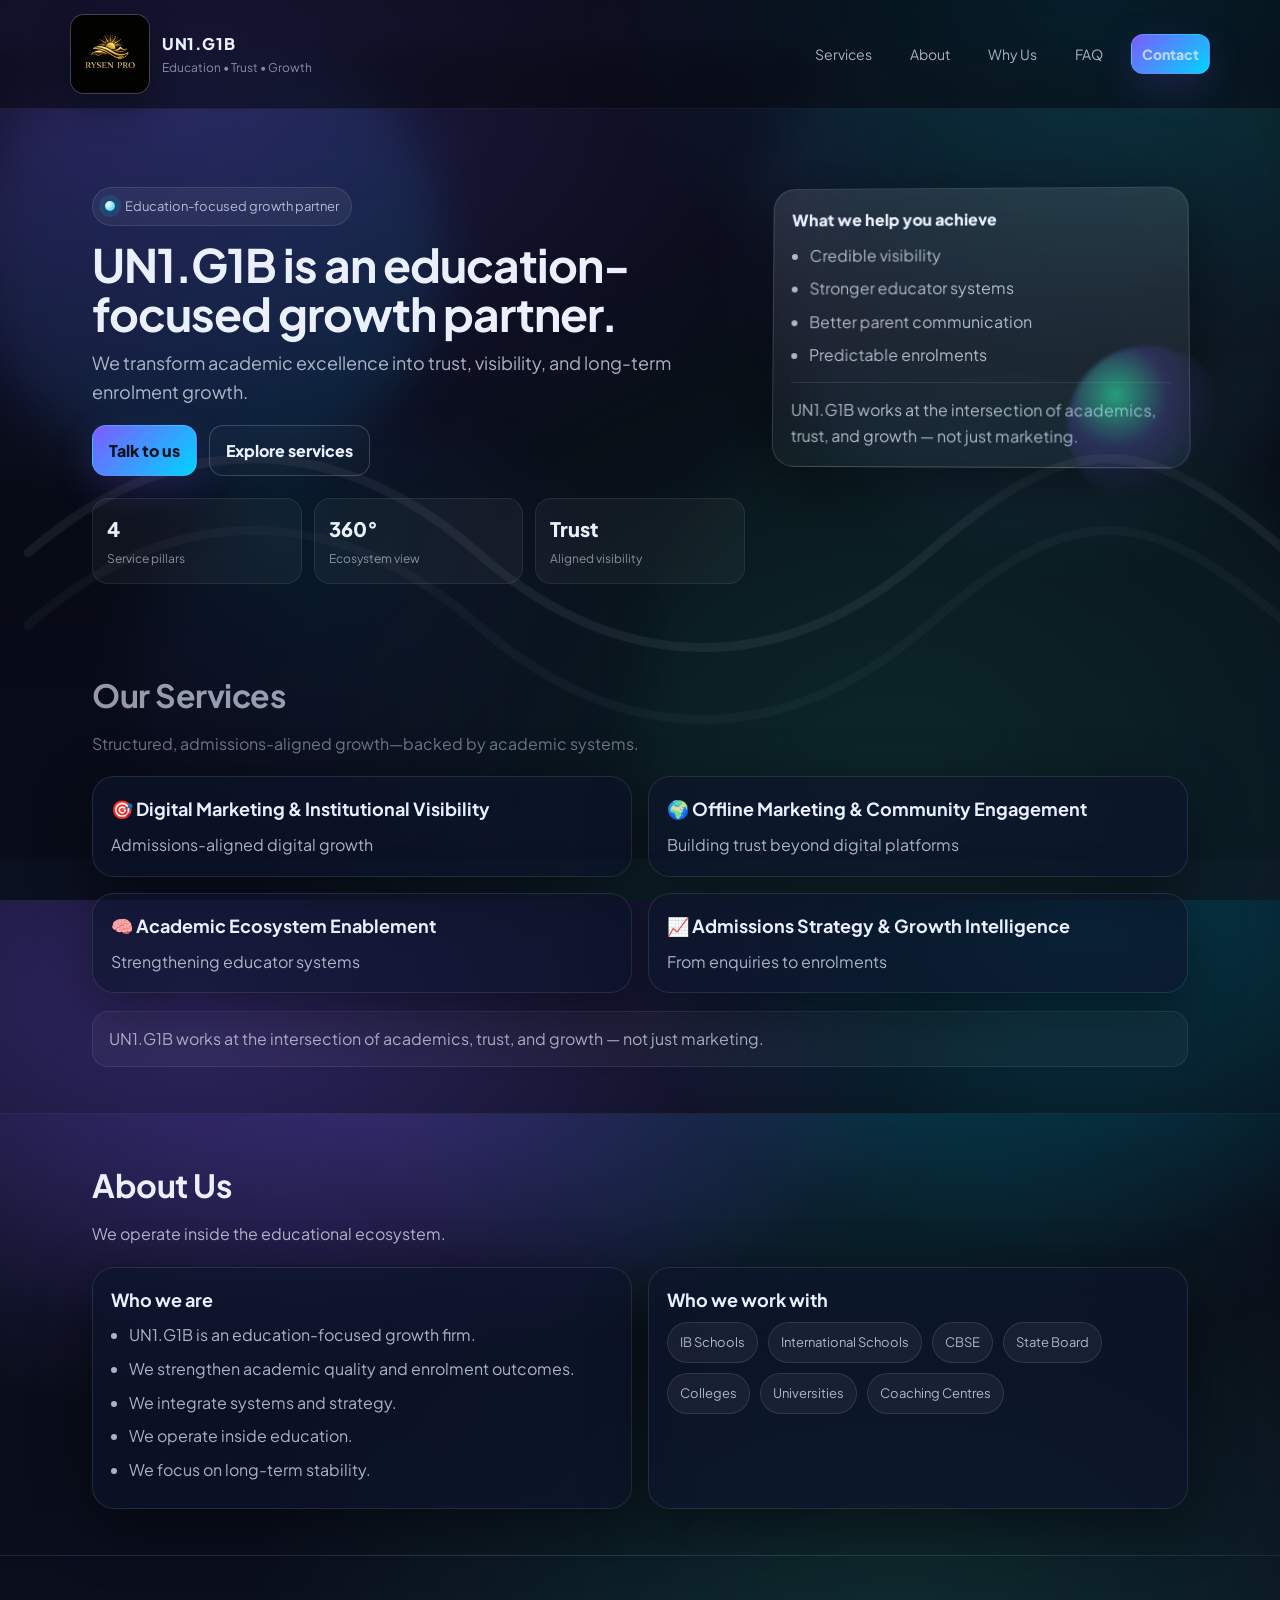
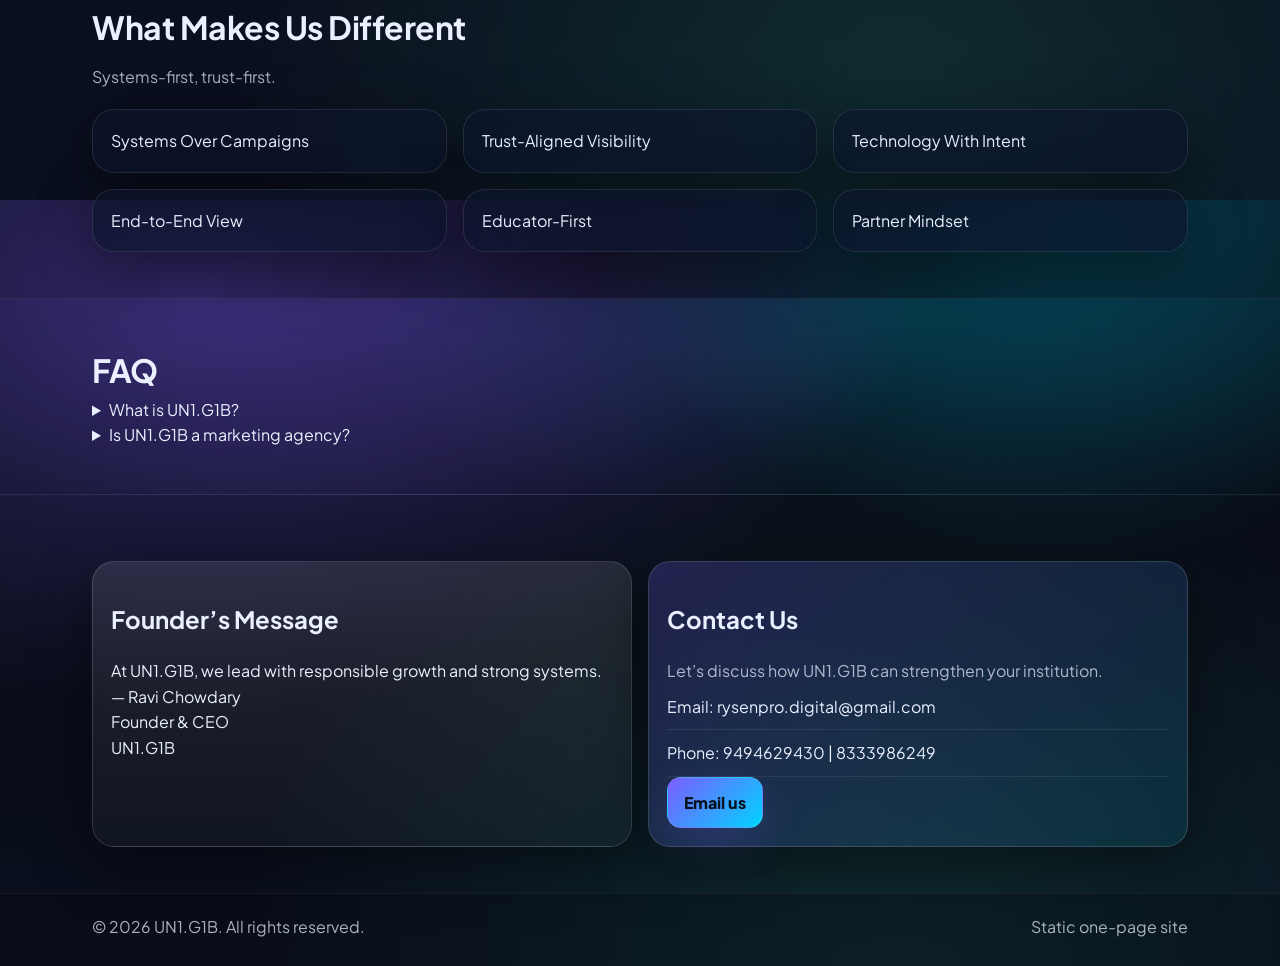
==== index.html @ b79b575a "Update index.html" ====
<!doctype html>
<html lang="en">
<head>
  <meta charset="utf-8"/>
  <meta name="viewport" content="width=device-width,initial-scale=1,viewport-fit=cover"/>
  <meta name="theme-color" content="#070A12"/>
  <title>UN1.G1B — Education Growth Partner</title>
  <link rel="preconnect" href="https://fonts.googleapis.com">
  <link rel="preconnect" href="https://fonts.gstatic.com" crossorigin>
  <link href="https://fonts.googleapis.com/css2?family=Plus+Jakarta+Sans:wght@400;600;700;800&display=swap" rel="stylesheet">
  <link rel="stylesheet" href="style.css"/>
</head>

<body>

<header class="nav">
  <div class="container nav__inner">

    <a class="brand" href="#">
      <div class="brand__mark brand__mark--logo">
        <img src="images/logo.png" alt="UN1.G1B logo"/>
      </div>

      <div class="brand__text">
        <div class="brand__name">UN1.G1B</div>
        <div class="brand__tag">Education • Trust • Growth</div>
      </div>
    </a>

    <input class="nav__toggle" type="checkbox" id="nav-toggle"/>
    <label class="nav__burger" for="nav-toggle">
      <span></span><span></span><span></span>
    </label>

    <nav class="nav__links">
      <a href="#services">Services</a>
      <a href="#about">About</a>
      <a href="#why">Why Us</a>
      <a href="#faq">FAQ</a>
      <a class="btn btn--small" href="#contact">Contact</a>
    </nav>

  </div>
</header>


<main>

<!-- HERO -->
<section class="hero">

  <div class="hero__bg">
    <img src="images/hero.svg" alt=""/>
  </div>

  <div class="container hero__inner">

    <div class="hero__copy">

      <div class="pill">
        <span class="dot"></span> Education-focused growth partner
      </div>

      <h1>UN1.G1B is an education-focused growth partner.</h1>

      <p class="lead">
        We transform academic excellence into trust, visibility, and long-term enrolment growth.
      </p>

      <div class="hero__cta">
        <a class="btn" href="#contact">Talk to us</a>
        <a class="btn btn--ghost" href="#services">Explore services</a>
      </div>

      <div class="hero__meta">

        <div class="stat">
          <div class="stat__n">4</div>
          <div class="stat__t">Service pillars</div>
        </div>

        <div class="stat">
          <div class="stat__n">360°</div>
          <div class="stat__t">Ecosystem view</div>
        </div>

        <div class="stat">
          <div class="stat__n">Trust</div>
          <div class="stat__t">Aligned visibility</div>
        </div>

      </div>

    </div>


    <div class="hero__card">

      <div class="card card--glass card--tilt">

        <div class="card__title">What we help you achieve</div>

        <ul class="checklist">
          <li>Credible visibility</li>
          <li>Stronger educator systems</li>
          <li>Better parent communication</li>
          <li>Predictable enrolments</li>
        </ul>

        <div class="divider"></div>

        <div class="muted">
          UN1.G1B works at the intersection of academics, trust, and growth — not just marketing.
        </div>

        <div class="spark"></div>

      </div>

    </div>

  </div>

</section>


<!-- SERVICES -->
<section id="services" class="section">

  <div class="container">

    <div class="section__head">
      <h2>Our Services</h2>
      <p>Structured, admissions-aligned growth—backed by academic systems.</p>
    </div>


    <div class="grid grid--2">

      <article class="card card--service">
        <h3>🎯 Digital Marketing & Institutional Visibility</h3>
        <p class="muted">Admissions-aligned digital growth</p>
      </article>

      <article class="card card--service">
        <h3>🌍 Offline Marketing & Community Engagement</h3>
        <p class="muted">Building trust beyond digital platforms</p>
      </article>

      <article class="card card--service">
        <h3>🧠 Academic Ecosystem Enablement</h3>
        <p class="muted">Strengthening educator systems</p>
      </article>

      <article class="card card--service">
        <h3>📈 Admissions Strategy & Growth Intelligence</h3>
        <p class="muted">From enquiries to enrolments</p>
      </article>

    </div>


    <div class="micro">
      UN1.G1B works at the intersection of academics, trust, and growth — not just marketing.
    </div>

  </div>

</section>


<!-- ABOUT -->
<section id="about" class="section section--alt">

  <div class="container">

    <div class="section__head">
      <h2>About Us</h2>
      <p>We operate inside the educational ecosystem.</p>
    </div>

    <div class="grid grid--2">

      <div class="card">

        <h3>Who we are</h3>

        <ul class="bullets">
          <li>UN1.G1B is an education-focused growth firm.</li>
          <li>We strengthen academic quality and enrolment outcomes.</li>
          <li>We integrate systems and strategy.</li>
          <li>We operate inside education.</li>
          <li>We focus on long-term stability.</li>
        </ul>

      </div>


      <div class="card">

        <h3>Who we work with</h3>

        <ul class="chips">
          <li>IB Schools</li>
          <li>International Schools</li>
          <li>CBSE</li>
          <li>State Board</li>
          <li>Colleges</li>
          <li>Universities</li>
          <li>Coaching Centres</li>
        </ul>

      </div>

    </div>

  </div>

</section>


<!-- WHY -->
<section id="why" class="section">

  <div class="container">

    <div class="section__head">
      <h2>What Makes Us Different</h2>
      <p>Systems-first, trust-first.</p>
    </div>


    <div class="grid grid--3">

      <article class="card">Systems Over Campaigns</article>
      <article class="card">Trust-Aligned Visibility</article>
      <article class="card">Technology With Intent</article>
      <article class="card">End-to-End View</article>
      <article class="card">Educator-First</article>
      <article class="card">Partner Mindset</article>

    </div>

  </div>

</section>


<!-- FAQ -->
<section id="faq" class="section section--alt">

  <div class="container">

    <div class="section__head">
      <h2>FAQ</h2>
    </div>

    <details>
      <summary>What is UN1.G1B?</summary>
      <p>UN1.G1B is an education-focused growth firm.</p>
    </details>

    <details>
      <summary>Is UN1.G1B a marketing agency?</summary>
      <p>No. We align marketing with systems.</p>
    </details>

  </div>

</section>


<!-- CONTACT -->
<section class="section">

  <div class="container grid grid--2">

    <div class="card card--glass">

      <h2>Founder’s Message</h2>

      <p>
        At UN1.G1B, we lead with responsible growth and strong systems.
      </p>

      <p>
        — Ravi Chowdary<br>
        Founder & CEO<br>
        UN1.G1B
      </p>

    </div>


    <div id="contact" class="card card--cta">

      <h2>Contact Us</h2>

      <p class="muted">
        Let’s discuss how UN1.G1B can strengthen your institution.
      </p>

      <div class="contact__row">
        Email: rysenpro.digital@gmail.com
      </div>

      <div class="contact__row">
        Phone: 9494629430 | 8333986249
      </div>

      <a class="btn" href="mailto:rysenpro.digital@gmail.com">Email us</a>

    </div>

  </div>

</section>


<!-- FOOTER -->
<footer class="footer">

  <div class="container footer__inner">

    <div class="muted">
      © 2026 UN1.G1B. All rights reserved.
    </div>

    <div class="muted">
      Static one-page site
    </div>

  </div>

</footer>


</main>
</body>
</html>
---- style.css ----
html{scroll-behavior:smooth}
*{-webkit-tap-highlight-color: transparent}

/* RYSEN PRO — Dynamic single-page style (animations + section illustrations) */
:root{--bg:#070A12;--bg2:#0B1020;--card:#0D142B;--stroke:rgba(255,255,255,.10);--text:#EAF0FF;--muted:rgba(234,240,255,.72);--muted2:rgba(234,240,255,.55);--accent:#7C5CFF;--accent2:#00D4FF;--accent3:#32FFB5;--shadow:0 18px 60px rgba(0,0,0,.45);--radius:22px;--max:1140px}
*{box-sizing:border-box}html,body{height:100%}
body{margin:0;font-family:"Plus Jakarta Sans",ui-sans-serif,system-ui,-apple-system,Segoe UI,Roboto,Helvetica,Arial;color:var(--text);
background:radial-gradient(1200px 700px at 15% 10%, rgba(124,92,255,.35), transparent 60%),
radial-gradient(900px 650px at 85% 0%, rgba(0,212,255,.25), transparent 55%),
radial-gradient(1100px 900px at 70% 85%, rgba(50,255,181,.12), transparent 60%),
linear-gradient(180deg,var(--bg),var(--bg2));line-height:1.6;overflow-x:hidden}
a{color:inherit;text-decoration:none}

img, picture, video {max-width:100%;height:auto;display:block;}

.container{max-width:var(--max);margin:0 auto;padding:0 22px}
.nav{position:sticky;top:0;z-index:50;backdrop-filter:blur(14px);background:rgba(7,10,18,.58);border-bottom:1px solid rgba(255,255,255,.06)}
.nav__inner{display:flex;align-items:center;justify-content:space-between;padding:14px 0}
.brand{display:flex;align-items:center;gap:12px}
.brand__mark{width:40px;height:40px;border-radius:14px;display:grid;place-items:center;overflow:hidden;background:rgba(255,255,255,.06);border:1px solid rgba(255,255,255,.14);box-shadow:0 12px 34px rgba(0,0,0,.35);transition:transform .25s ease}
.brand:hover .brand__mark{transform:rotate(-6deg) scale(1.02)}
.brand__name{font-weight:900;letter-spacing:.6px}.brand__tag{font-size:12px;color:var(--muted2);margin-top:2px}
.nav__links{display:flex;align-items:center;gap:18px}
.nav__links a{font-size:14px;color:var(--muted);padding:8px 10px;border-radius:12px;transition:background .2s ease,color .2s ease,transform .2s ease}
.nav__links a:hover{background:rgba(255,255,255,.06);color:var(--text);transform:translateY(-1px)}
.btn{display:inline-flex;align-items:center;justify-content:center;padding:12px 16px;border-radius:14px;background:linear-gradient(135deg,var(--accent),var(--accent2));
color:#06101f;font-weight:900;box-shadow:0 14px 40px rgba(124,92,255,.18);border:1px solid rgba(255,255,255,.10);transition:transform .2s ease,filter .2s ease}
.btn:hover{transform:translateY(-1px);filter:saturate(1.1)}
.btn:focus-visible{outline:3px solid rgba(124,92,255,.26);outline-offset:3px}
.btn--ghost{background:rgba(255,255,255,.02);color:var(--text);border:1px solid rgba(255,255,255,.18);box-shadow:none}
.btn--ghost:hover{background:rgba(255,255,255,.06)}.btn--small{padding:9px 12px;border-radius:12px}
.hero{position:relative;padding:78px 0 40px;min-height:420px}
.hero__bg{position:absolute;inset:-60px -80px auto -80px;pointer-events:none;opacity:.38;filter:saturate(1.05);z-index:0;background-color:var(--bg)}
.hero__bg img{max-width:100%;width:100%;height:auto;object-fit:cover;animation:floaty 10s ease-in-out infinite;will-change:transform,opacity;backface-visibility:hidden;transform:translateZ(0)}
@keyframes floaty{0%,100%{transform:translateY(0) translateX(0) scale(1)}50%{transform:translateY(-14px) translateX(8px) scale(1.01)}}
.hero__inner{z-index:2;display:grid;grid-template-columns:1.22fr .78fr;gap:26px;align-items:stretch;position:relative}
.hero__copy h1{font-size:46px;line-height:1.06;margin:14px 0 12px;letter-spacing:-1px}
.lead{font-size:18px;color:var(--muted);margin:0 0 18px;max-width:58ch}
.pill{display:inline-flex;align-items:center;gap:10px;padding:8px 12px;border-radius:999px;background:rgba(255,255,255,.06);border:1px solid rgba(255,255,255,.10);color:var(--muted);font-size:13px}
.dot{width:10px;height:10px;border-radius:999px;background:radial-gradient(circle at 30% 30%,#fff,var(--accent2));
box-shadow:0 0 0 6px rgba(0,212,255,.12),0 0 34px rgba(0,212,255,.25)}
.hero__cta{display:flex;gap:12px;flex-wrap:wrap;margin-top:12px}
.hero__meta{margin-top:22px;display:grid;grid-template-columns:repeat(3,minmax(0,1fr));gap:12px}
.stat{padding:14px 14px;border-radius:16px;background:rgba(255,255,255,.04);border:1px solid rgba(255,255,255,.08);transition:transform .2s ease}
.stat:hover{transform:translateY(-2px)}.stat__n{font-size:20px;font-weight:900}.stat__t{font-size:12px;color:var(--muted2);margin-top:4px}
.card{position:relative;background:rgba(13,20,43,.66);border:1px solid rgba(255,255,255,.10);border-radius:var(--radius);padding:18px 18px;box-shadow:var(--shadow)}
.card--glass{background:linear-gradient(180deg,rgba(255,255,255,.10),rgba(255,255,255,.03));border:1px solid rgba(255,255,255,.14)}
.card--tilt{transform:perspective(900px) rotateX(2deg) rotateY(-2deg);transition:transform .25s ease}
.card--tilt:hover{transform:perspective(900px) rotateX(0) rotateY(0) translateY(-2px)}
.card--soft{background:rgba(13,20,43,.55)}.card--wide{margin-top:18px}
.card--cta{background:linear-gradient(135deg,rgba(124,92,255,.22),rgba(0,212,255,.10));border:1px solid rgba(255,255,255,.14)}
.card--hover{transition:transform .25s ease,border-color .25s ease}.card--hover:hover{transform:translateY(-4px);border-color:rgba(0,212,255,.22)}
.card h3{margin:0 0 8px;font-size:18px}.card p{margin:0}.card__title{font-weight:900;margin-bottom:10px}
.muted{color:var(--muted)}.divider{height:1px;background:rgba(255,255,255,.10);margin:14px 0}
.founder__image{margin-top:24px;width:220px;height:280px;border-radius:14px;overflow:hidden;box-shadow:0 12px 40px rgba(0,0,0,.45);margin-left:auto;margin-right:auto}
.founder__image img{width:100%;height:100%;object-fit:cover;display:block}
.spark{position:absolute;inset:auto -40px -40px auto;width:160px;height:160px;border-radius:999px;background:radial-gradient(circle at 30% 30%,rgba(50,255,181,.55),rgba(124,92,255,.18),transparent 65%);
filter:blur(2px);animation:pulse 4.2s ease-in-out infinite}
@keyframes pulse{0%,100%{transform:scale(1);opacity:.8}50%{transform:scale(1.08);opacity:1)}}

@media (prefers-reduced-motion: reduce){
  .hero__bg img, .spark{animation:none !important}
}

.checklist,.bullets{margin:0;padding-left:18px;color:var(--muted)}.checklist li,.bullets li{margin:8px 0}
.section{padding:46px 0}
.section--alt{background:radial-gradient(1000px 460px at 30% 0%,rgba(124,92,255,.18),transparent 55%),
radial-gradient(1000px 460px at 70% 0%,rgba(0,212,255,.12),transparent 55%);border-top:1px solid rgba(255,255,255,.06);border-bottom:1px solid rgba(255,255,255,.06)}
.section__head h2{margin:0;font-size:32px;letter-spacing:-.5px}.section__head p{margin:10px 0 0;color:var(--muted)}
.grid{display:grid;gap:16px;margin-top:20px}.grid--2{grid-template-columns:repeat(2,minmax(0,1fr))}.grid--3{grid-template-columns:repeat(3,minmax(0,1fr))}
.micro{margin-top:18px;padding:14px 16px;border-radius:16px;background:rgba(255,255,255,.04);border:1px solid rgba(255,255,255,.08);color:var(--muted)}
.card--service .service__top{display:flex;gap:14px;align-items:flex-start;justify-content:space-between}
.service__img{width:120px;height:78px;flex:0 0 auto;border-radius:18px;background:rgba(255,255,255,.04);border:1px solid rgba(255,255,255,.10);overflow:hidden}
.service__img img{width:100%;height:100%;object-fit:cover;display:block}
.chips{list-style:none;padding:0;margin:0;display:flex;flex-wrap:wrap;gap:10px}
.chips li{padding:9px 12px;border-radius:999px;background:rgba(255,255,255,.05);border:1px solid rgba(255,255,255,.10);color:var(--muted);font-size:13px;transition:transform .2s ease}
.chips li:hover{transform:translateY(-2px)}
.faq{display:grid;gap:12px;margin-top:18px}
.faq__item{border-radius:18px;border:1px solid rgba(255,255,255,.10);background:rgba(13,20,43,.55);padding:14px 16px;transition:border-color .2s ease,transform .2s ease}
.faq__item summary{cursor:pointer;font-weight:900;color:var(--text)}
.faq__body{margin-top:10px;color:var(--muted)}.faq__item[open]{background:rgba(13,20,43,.72);border-color:rgba(0,212,255,.20)}
.contact{margin:16px 0}.contact__row{display:flex;justify-content:space-between;gap:12px;padding:10px 0;border-bottom:1px solid rgba(255,255,255,.08)}
.contact__k{color:var(--muted2);font-size:13px}.contact__v{color:var(--text);font-weight:900}
.footer{padding:20px 0 26px;border-top:1px solid rgba(255,255,255,.06);background:rgba(7,10,18,.35)}
.footer__inner{display:flex;justify-content:space-between;gap:14px;flex-wrap:wrap}
@media (max-width:980px){.hero__inner{z-index:2;grid-template-columns:1fr}.grid--2{grid-template-columns:1fr}.grid--3{grid-template-columns:1fr}.nav__links{display:none}.hero__copy h1{font-size:36px}.service__img{width:100%;height:140px}.card--service .service__top{flex-direction:column}}


/* Mobile nav */
.nav__toggle{position:absolute;opacity:0;pointer-events:none}
.nav__burger{display:none;width:44px;height:44px;border-radius:14px;border:1px solid rgba(255,255,255,.14);
background:rgba(255,255,255,.04);align-items:center;justify-content:center;gap:5px;cursor:pointer}
.nav__burger span{display:block;width:18px;height:2px;background:rgba(234,240,255,.9);border-radius:2px;transition:transform .2s ease, opacity .2s ease}
@media (max-width:980px){
  .nav__burger{display:flex}
  .nav__inner{gap:12px}
  .nav__links{
    position:fixed; left:16px; right:16px; top:72px;
    display:flex; flex-direction:column; gap:10px;
    padding:14px; border-radius:18px;
    background:rgba(7,10,18,.92);
    border:1px solid rgba(255,255,255,.12);
    box-shadow:0 22px 70px rgba(0,0,0,.55);
    transform: translateY(-10px);
    opacity:0; pointer-events:none;
    transition: opacity .2s ease, transform .2s ease;
  }
  .nav__links a{padding:12px 12px; font-size:15px}
  .nav__toggle:checked ~ .nav__burger span:nth-child(1){transform: translateY(7px) rotate(45deg)}
  .nav__toggle:checked ~ .nav__burger span:nth-child(2){opacity:0}
  .nav__toggle:checked ~ .nav__burger span:nth-child(3){transform: translateY(-7px) rotate(-45deg)}
  .nav__toggle:checked ~ .nav__links{opacity:1; transform: translateY(0); pointer-events:auto}
}

/* Phone-first tightening */
@media (max-width:560px){
  .container{padding:0 16px}
  .hero{padding:64px 0 28px}
  .hero__bg{inset:-90px -140px auto -140px; opacity:.58}
  .hero__copy h1{font-size:32px; letter-spacing:-.7px}
  .lead{font-size:16px}
  .pill{font-size:12px}
  .hero__meta{grid-template-columns:1fr; gap:10px}
  .stat{padding:12px}
  .section{padding:38px 0}
  .section__head h2{font-size:26px}
  .service__img{height:160px}
  .btn{width:100%}
  .hero__cta{gap:10px}

  /* Mobile improvements */
  .nav__links a{padding:14px 16px; font-size:16px}
  .hero__card{margin-top:16px}
  .hero__bg{inset:-60px -40px auto -40px; opacity:.48}
  .hero__bg img{animation:none}
}

/* Very small phones */
@media (max-width:380px){
  .hero__copy h1{font-size:28px}
  .brand__tag{display:none}
  .brand__name{font-size:14px}
  .btn{padding:12px 14px}
}

/* ===== LOGO SIZE FIX ===== */
.brand__mark{
  width:80px !important;
  height:80px !important;
  min-width:80px !important;
}

.brand__mark img{
  width:100% !important;
  height:100% !important;
  object-fit:contain;
}
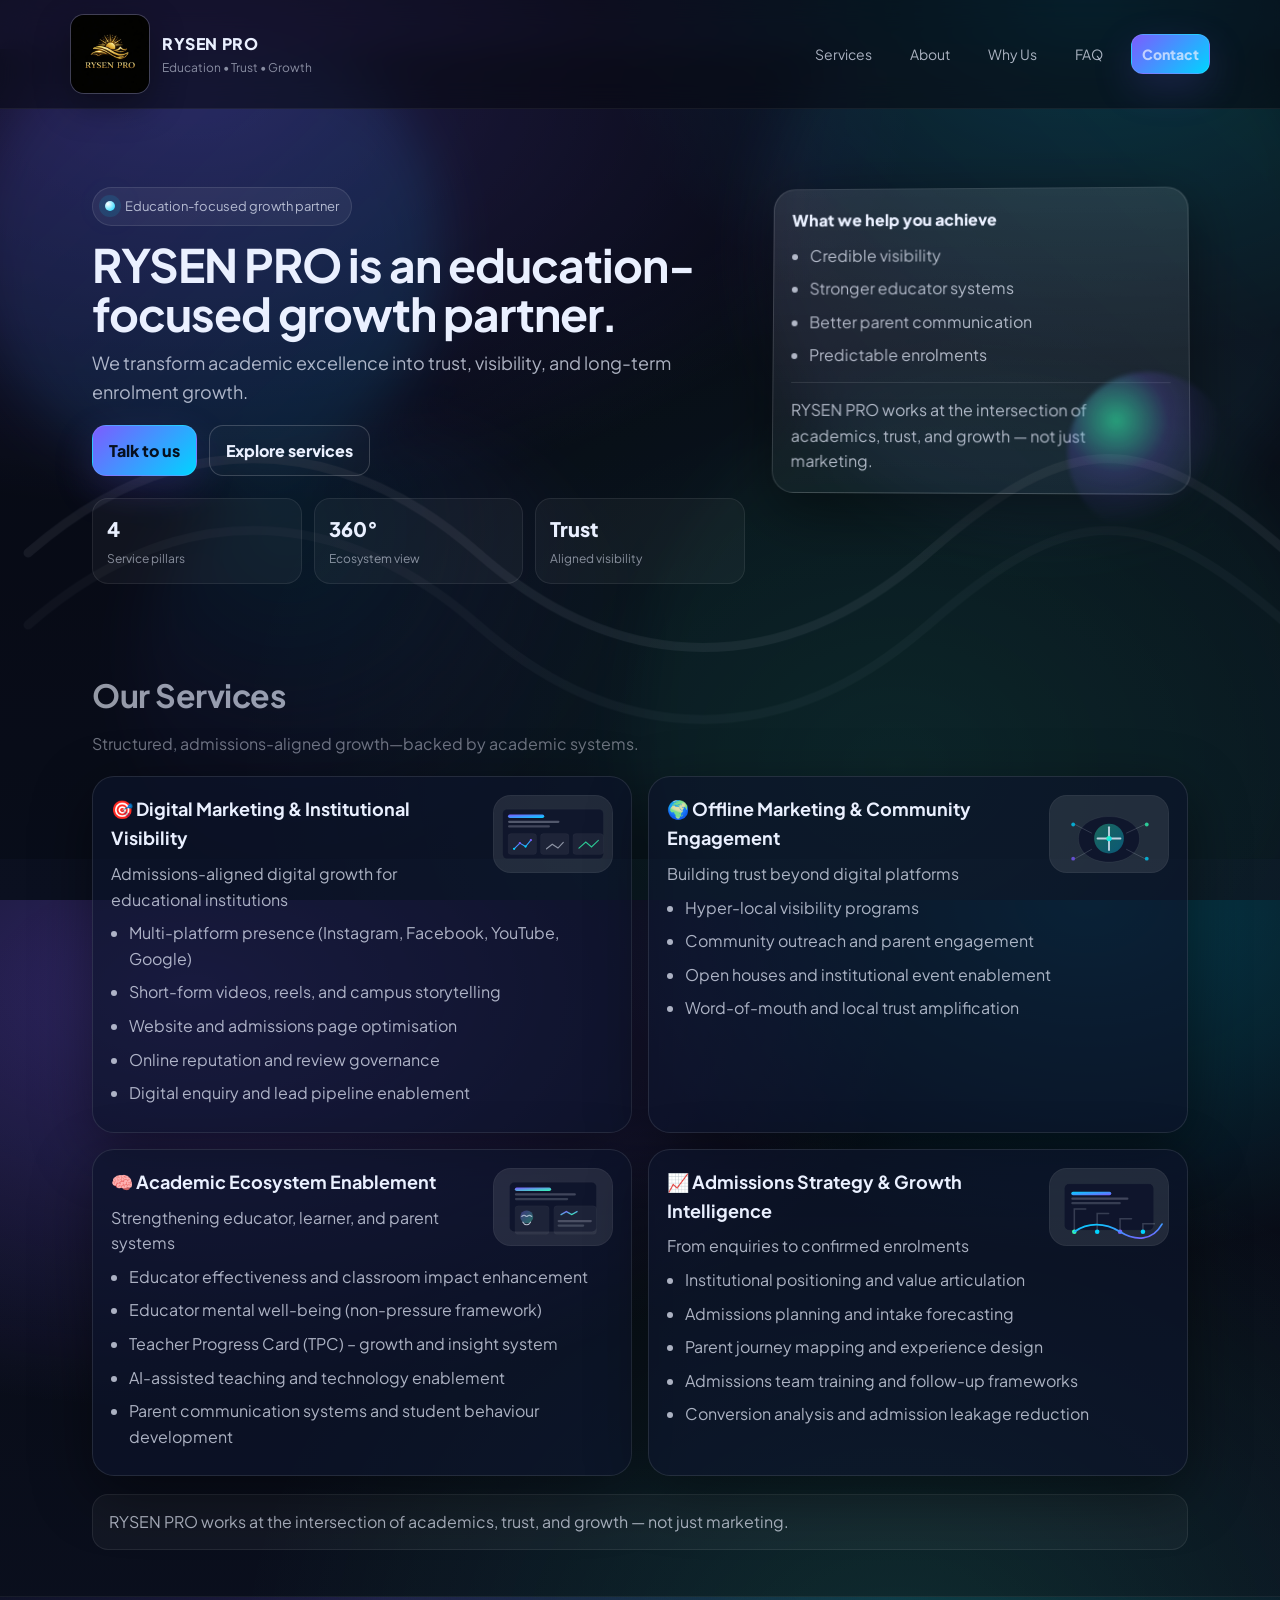
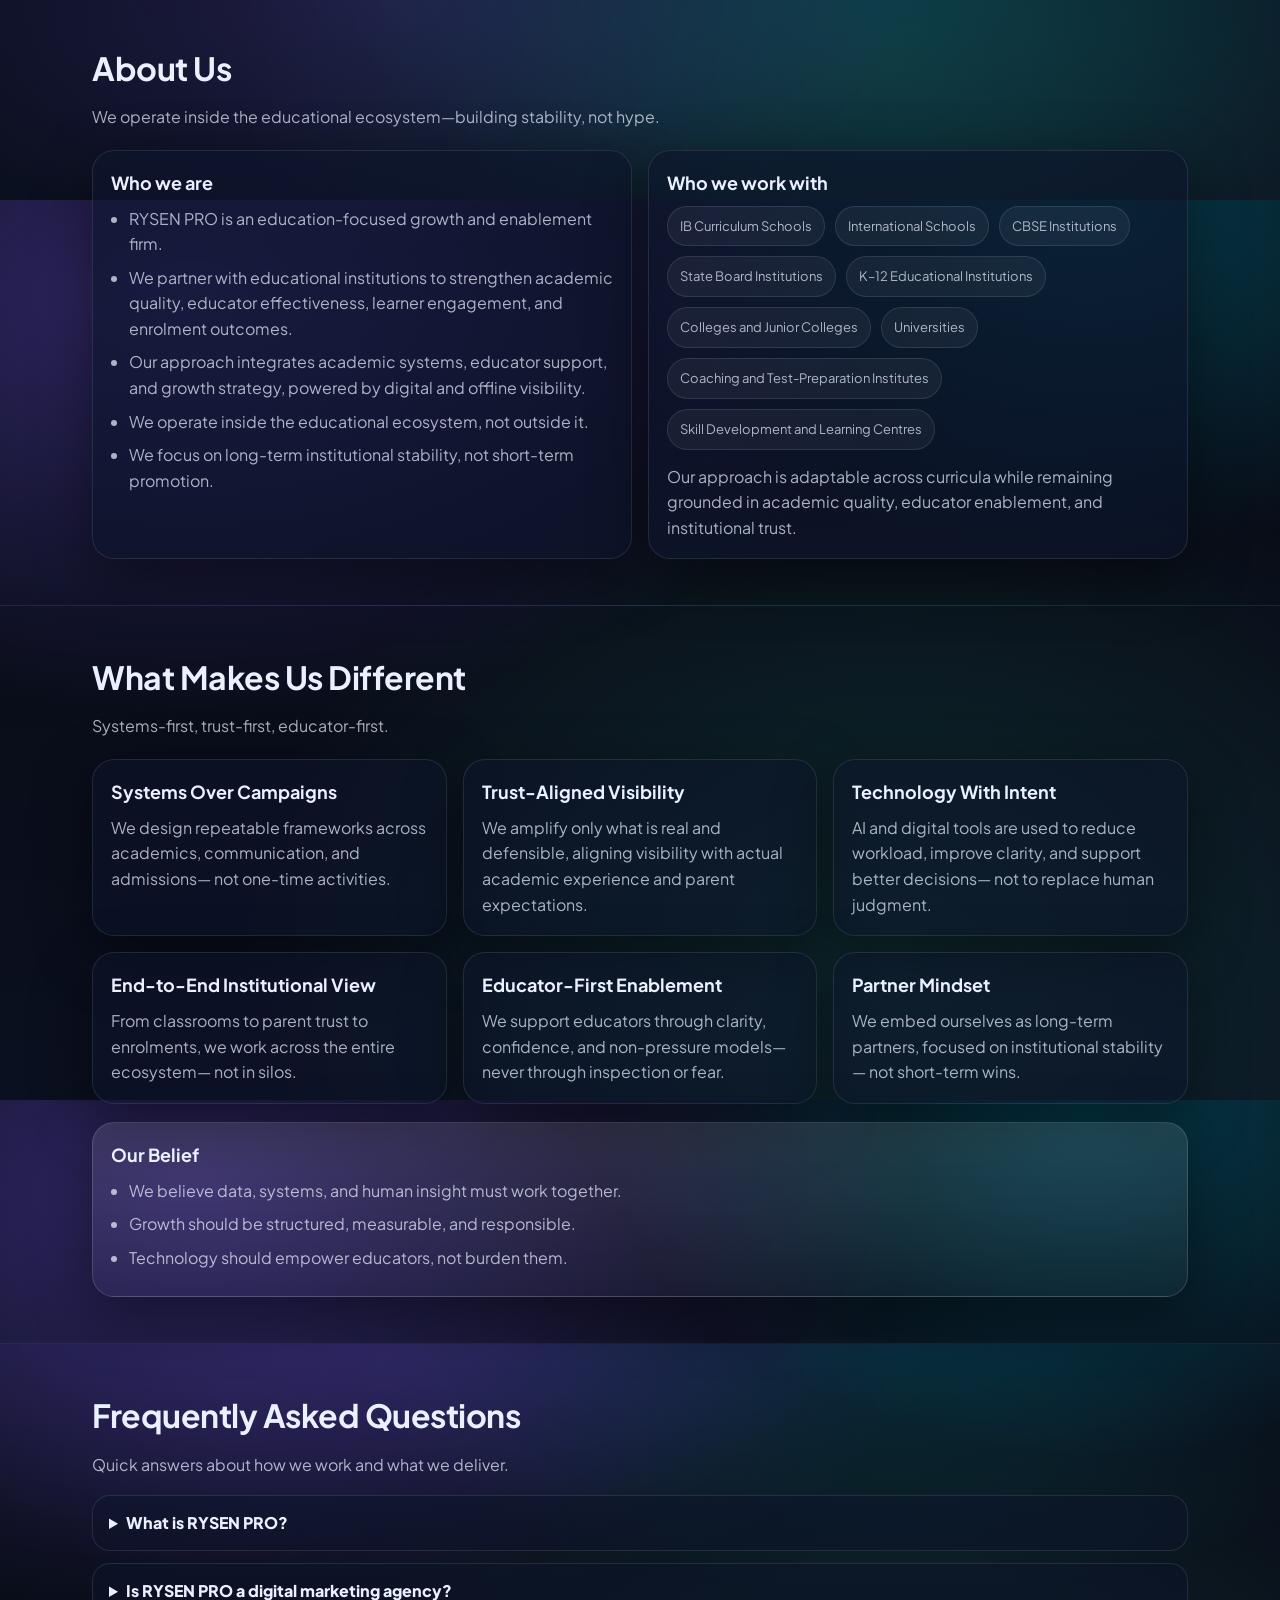
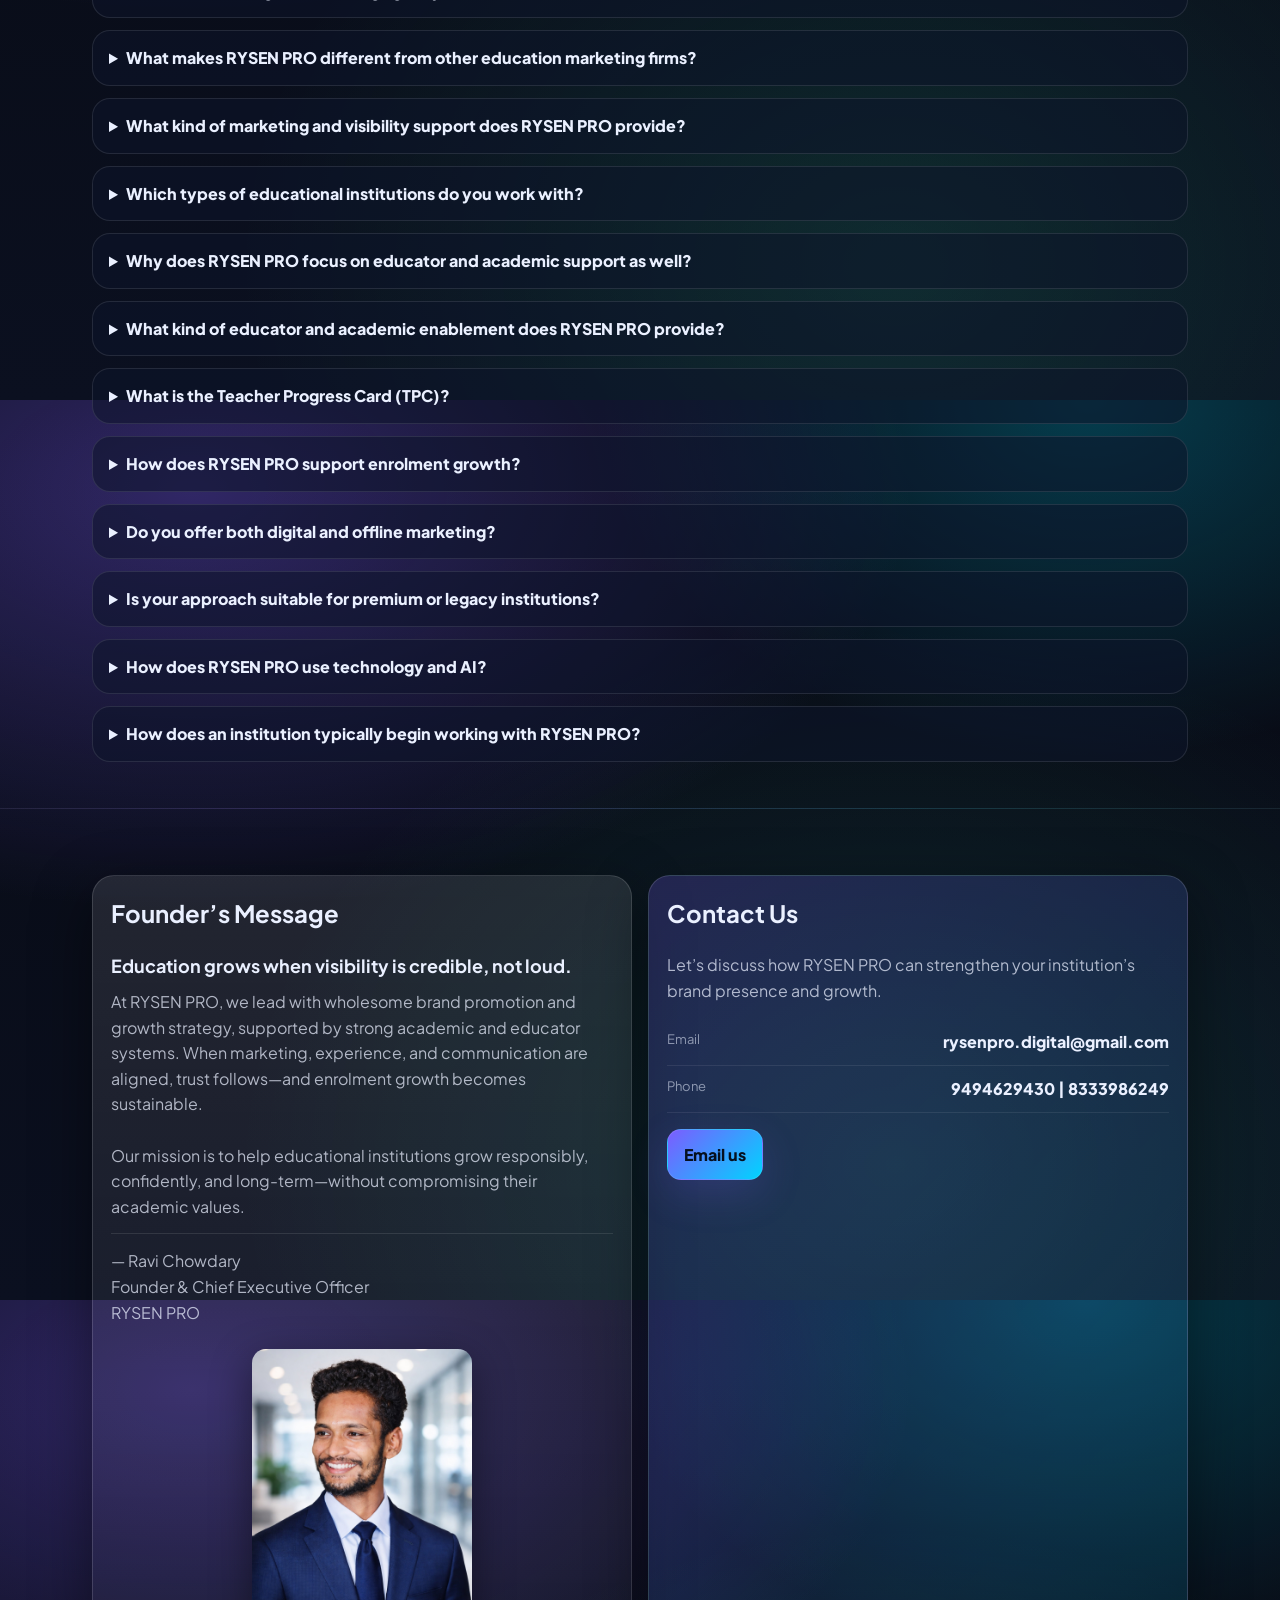
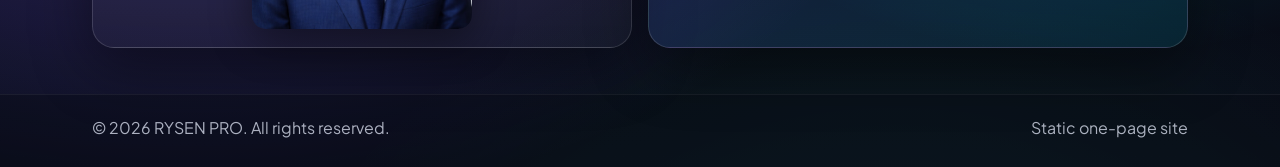
==== commit 89bba0e9: "Update index.html" ====
--- a/index.html
+++ b/index.html
@@ -4,338 +4,341 @@
   <meta charset="utf-8"/>
   <meta name="viewport" content="width=device-width,initial-scale=1,viewport-fit=cover"/>
   <meta name="theme-color" content="#070A12"/>
-  <title>UN1.G1B — Education Growth Partner</title>
+  <title>RYSEN PRO — Education Growth Partner</title>
   <link rel="preconnect" href="https://fonts.googleapis.com">
   <link rel="preconnect" href="https://fonts.gstatic.com" crossorigin>
   <link href="https://fonts.googleapis.com/css2?family=Plus+Jakarta+Sans:wght@400;600;700;800&display=swap" rel="stylesheet">
   <link rel="stylesheet" href="style.css"/>
 </head>
-
 <body>
-
-<header class="nav">
-  <div class="container nav__inner">
-
-    <a class="brand" href="#">
-      <div class="brand__mark brand__mark--logo">
-        <img src="images/logo.png" alt="UN1.G1B logo"/>
-      </div>
-
-      <div class="brand__text">
-        <div class="brand__name">UN1.G1B</div>
-        <div class="brand__tag">Education • Trust • Growth</div>
-      </div>
-    </a>
-
-    <input class="nav__toggle" type="checkbox" id="nav-toggle"/>
-    <label class="nav__burger" for="nav-toggle">
-      <span></span><span></span><span></span>
-    </label>
-
-    <nav class="nav__links">
-      <a href="#services">Services</a>
-      <a href="#about">About</a>
-      <a href="#why">Why Us</a>
-      <a href="#faq">FAQ</a>
-      <a class="btn btn--small" href="#contact">Contact</a>
-    </nav>
-
-  </div>
-</header>
-
-
-<main>
-
-<!-- HERO -->
-<section class="hero">
-
-  <div class="hero__bg">
-    <img src="images/hero.svg" alt=""/>
-  </div>
-
-  <div class="container hero__inner">
-
-    <div class="hero__copy">
-
-      <div class="pill">
-        <span class="dot"></span> Education-focused growth partner
-      </div>
-
-      <h1>UN1.G1B is an education-focused growth partner.</h1>
-
-      <p class="lead">
-        We transform academic excellence into trust, visibility, and long-term enrolment growth.
-      </p>
-
-      <div class="hero__cta">
-        <a class="btn" href="#contact">Talk to us</a>
-        <a class="btn btn--ghost" href="#services">Explore services</a>
-      </div>
-
-      <div class="hero__meta">
-
-        <div class="stat">
-          <div class="stat__n">4</div>
-          <div class="stat__t">Service pillars</div>
-        </div>
-
-        <div class="stat">
-          <div class="stat__n">360°</div>
-          <div class="stat__t">Ecosystem view</div>
-        </div>
-
-        <div class="stat">
-          <div class="stat__n">Trust</div>
-          <div class="stat__t">Aligned visibility</div>
-        </div>
-
-      </div>
-
+  <header class="nav">
+    <div class="container nav__inner">
+      <a class="brand" href="#">
+        <div class="brand__mark brand__mark--logo"><img src="images/logo.png" alt="RYSEN PRO logo"/></div>
+        <div class="brand__text">
+          <div class="brand__name">RYSEN PRO</div>
+          <div class="brand__tag">Education • Trust • Growth</div>
+        </div>
+      </a>
+
+      <!-- Mobile menu toggle (CSS-only) -->
+      <input class="nav__toggle" type="checkbox" id="nav-toggle" aria-label="Open menu"/>
+      <label class="nav__burger" for="nav-toggle" aria-hidden="true">
+        <span></span><span></span><span></span>
+      </label>
+
+      <nav class="nav__links">
+        <a href="#services" onclick="document.getElementById('nav-toggle').checked=false">Services</a>
+        <a href="#about" onclick="document.getElementById('nav-toggle').checked=false">About</a>
+        <a href="#why" onclick="document.getElementById('nav-toggle').checked=false">Why Us</a>
+        <a href="#faq" onclick="document.getElementById('nav-toggle').checked=false">FAQ</a>
+        <a class="btn btn--small" href="#contact" onclick="document.getElementById('nav-toggle').checked=false">Contact</a>
+      </nav>
     </div>
-
-
-    <div class="hero__card">
-
-      <div class="card card--glass card--tilt">
-
-        <div class="card__title">What we help you achieve</div>
-
-        <ul class="checklist">
-          <li>Credible visibility</li>
-          <li>Stronger educator systems</li>
-          <li>Better parent communication</li>
-          <li>Predictable enrolments</li>
-        </ul>
-
-        <div class="divider"></div>
-
-        <div class="muted">
-          UN1.G1B works at the intersection of academics, trust, and growth — not just marketing.
-        </div>
-
-        <div class="spark"></div>
-
-      </div>
-
-    </div>
-
-  </div>
-
-</section>
-
-
-<!-- SERVICES -->
-<section id="services" class="section">
-
-  <div class="container">
-
-    <div class="section__head">
-      <h2>Our Services</h2>
-      <p>Structured, admissions-aligned growth—backed by academic systems.</p>
-    </div>
-
-
-    <div class="grid grid--2">
-
-      <article class="card card--service">
-        <h3>🎯 Digital Marketing & Institutional Visibility</h3>
-        <p class="muted">Admissions-aligned digital growth</p>
-      </article>
-
-      <article class="card card--service">
-        <h3>🌍 Offline Marketing & Community Engagement</h3>
-        <p class="muted">Building trust beyond digital platforms</p>
-      </article>
-
-      <article class="card card--service">
-        <h3>🧠 Academic Ecosystem Enablement</h3>
-        <p class="muted">Strengthening educator systems</p>
-      </article>
-
-      <article class="card card--service">
-        <h3>📈 Admissions Strategy & Growth Intelligence</h3>
-        <p class="muted">From enquiries to enrolments</p>
-      </article>
-
-    </div>
-
-
-    <div class="micro">
-      UN1.G1B works at the intersection of academics, trust, and growth — not just marketing.
-    </div>
-
-  </div>
-
-</section>
-
-
-<!-- ABOUT -->
-<section id="about" class="section section--alt">
-
-  <div class="container">
-
-    <div class="section__head">
-      <h2>About Us</h2>
-      <p>We operate inside the educational ecosystem.</p>
-    </div>
-
-    <div class="grid grid--2">
-
-      <div class="card">
-
-        <h3>Who we are</h3>
-
-        <ul class="bullets">
-          <li>UN1.G1B is an education-focused growth firm.</li>
-          <li>We strengthen academic quality and enrolment outcomes.</li>
-          <li>We integrate systems and strategy.</li>
-          <li>We operate inside education.</li>
-          <li>We focus on long-term stability.</li>
-        </ul>
-
-      </div>
-
-
-      <div class="card">
-
-        <h3>Who we work with</h3>
-
-        <ul class="chips">
-          <li>IB Schools</li>
-          <li>International Schools</li>
-          <li>CBSE</li>
-          <li>State Board</li>
-          <li>Colleges</li>
-          <li>Universities</li>
-          <li>Coaching Centres</li>
-        </ul>
-
-      </div>
-
-    </div>
-
-  </div>
-
-</section>
-
-
-<!-- WHY -->
-<section id="why" class="section">
-
-  <div class="container">
-
-    <div class="section__head">
-      <h2>What Makes Us Different</h2>
-      <p>Systems-first, trust-first.</p>
-    </div>
-
-
-    <div class="grid grid--3">
-
-      <article class="card">Systems Over Campaigns</article>
-      <article class="card">Trust-Aligned Visibility</article>
-      <article class="card">Technology With Intent</article>
-      <article class="card">End-to-End View</article>
-      <article class="card">Educator-First</article>
-      <article class="card">Partner Mindset</article>
-
-    </div>
-
-  </div>
-
-</section>
-
-
-<!-- FAQ -->
-<section id="faq" class="section section--alt">
-
-  <div class="container">
-
-    <div class="section__head">
-      <h2>FAQ</h2>
-    </div>
-
-    <details>
-      <summary>What is UN1.G1B?</summary>
-      <p>UN1.G1B is an education-focused growth firm.</p>
-    </details>
-
-    <details>
-      <summary>Is UN1.G1B a marketing agency?</summary>
-      <p>No. We align marketing with systems.</p>
-    </details>
-
-  </div>
-
-</section>
-
-
-<!-- CONTACT -->
-<section class="section">
-
-  <div class="container grid grid--2">
-
-    <div class="card card--glass">
-
-      <h2>Founder’s Message</h2>
-
-      <p>
-        At UN1.G1B, we lead with responsible growth and strong systems.
-      </p>
-
-      <p>
-        — Ravi Chowdary<br>
-        Founder & CEO<br>
-        UN1.G1B
-      </p>
-
-    </div>
-
-
-    <div id="contact" class="card card--cta">
-
-      <h2>Contact Us</h2>
-
-      <p class="muted">
-        Let’s discuss how UN1.G1B can strengthen your institution.
-      </p>
-
-      <div class="contact__row">
-        Email: rysenpro.digital@gmail.com
-      </div>
-
-      <div class="contact__row">
-        Phone: 9494629430 | 8333986249
-      </div>
-
-      <a class="btn" href="mailto:rysenpro.digital@gmail.com">Email us</a>
-
-    </div>
-
-  </div>
-
-</section>
-
-
-<!-- FOOTER -->
-<footer class="footer">
-
-  <div class="container footer__inner">
-
-    <div class="muted">
-      © 2026 UN1.G1B. All rights reserved.
-    </div>
-
-    <div class="muted">
-      Static one-page site
-    </div>
-
-  </div>
-
-</footer>
-
-
-</main>
+  </header>
+
+  <main>
+    <section class="hero">
+      <div class="hero__bg" aria-hidden="true">
+        <img src="images/hero.svg" alt="" />
+      </div>
+
+      <div class="container hero__inner">
+        <div class="hero__copy">
+          <div class="pill"><span class="dot"></span> Education-focused growth partner</div>
+          <h1>RYSEN PRO is an education-focused growth partner.</h1>
+          <p class="lead">We transform academic excellence into trust, visibility, and long-term enrolment growth.</p>
+
+          <div class="hero__cta">
+            <a class="btn" href="#contact">Talk to us</a>
+            <a class="btn btn--ghost" href="#services">Explore services</a>
+          </div>
+
+          <div class="hero__meta">
+            <div class="stat"><div class="stat__n">4</div><div class="stat__t">Service pillars</div></div>
+            <div class="stat"><div class="stat__n">360°</div><div class="stat__t">Ecosystem view</div></div>
+            <div class="stat"><div class="stat__n">Trust</div><div class="stat__t">Aligned visibility</div></div>
+          </div>
+        </div>
+
+        <div class="hero__card">
+          <div class="card card--glass card--tilt">
+            <div class="card__title">What we help you achieve</div>
+            <ul class="checklist">
+              <li>Credible visibility</li>
+              <li>Stronger educator systems</li>
+              <li>Better parent communication</li>
+              <li>Predictable enrolments</li>
+            </ul>
+            <div class="divider"></div>
+            <div class="muted">RYSEN PRO works at the intersection of academics, trust, and growth — not just marketing.</div>
+            <div class="spark" aria-hidden="true"></div>
+          </div>
+        </div>
+      </div>
+    </section>
+
+    <section id="services" class="section">
+      <div class="container">
+        <div class="section__head">
+          <h2>Our Services</h2>
+          <p>Structured, admissions-aligned growth—backed by academic systems.</p>
+        </div>
+
+        <div class="grid grid--2">
+          
+          <article class="card card--service">
+            <div class="service__top">
+              <div>
+                <h3>🎯 Digital Marketing & Institutional Visibility</h3>
+                <p class="muted">Admissions-aligned digital growth for educational institutions</p>
+              </div>
+              <div class="service__img"><img src="images/digital.svg" alt=""/></div>
+            </div>
+            <ul class="bullets">
+              <li>Multi-platform presence (Instagram, Facebook, YouTube, Google)</li><li>Short-form videos, reels, and campus storytelling</li><li>Website and admissions page optimisation</li><li>Online reputation and review governance</li><li>Digital enquiry and lead pipeline enablement</li>
+            </ul>
+          </article>
+          
+          <article class="card card--service">
+            <div class="service__top">
+              <div>
+                <h3>🌍 Offline Marketing & Community Engagement</h3>
+                <p class="muted">Building trust beyond digital platforms</p>
+              </div>
+              <div class="service__img"><img src="images/offline.svg" alt=""/></div>
+            </div>
+            <ul class="bullets">
+              <li>Hyper-local visibility programs</li><li>Community outreach and parent engagement</li><li>Open houses and institutional event enablement</li><li>Word-of-mouth and local trust amplification</li>
+            </ul>
+          </article>
+          
+          <article class="card card--service">
+            <div class="service__top">
+              <div>
+                <h3>🧠 Academic Ecosystem Enablement</h3>
+                <p class="muted">Strengthening educator, learner, and parent systems</p>
+              </div>
+              <div class="service__img"><img src="images/academics.svg" alt=""/></div>
+            </div>
+            <ul class="bullets">
+              <li>Educator effectiveness and classroom impact enhancement</li><li>Educator mental well-being (non-pressure framework)</li><li>Teacher Progress Card (TPC) – growth and insight system</li><li>AI-assisted teaching and technology enablement</li><li>Parent communication systems and student behaviour development</li>
+            </ul>
+          </article>
+          
+          <article class="card card--service">
+            <div class="service__top">
+              <div>
+                <h3>📈 Admissions Strategy & Growth Intelligence</h3>
+                <p class="muted">From enquiries to confirmed enrolments</p>
+              </div>
+              <div class="service__img"><img src="images/admissions.svg" alt=""/></div>
+            </div>
+            <ul class="bullets">
+              <li>Institutional positioning and value articulation</li><li>Admissions planning and intake forecasting</li><li>Parent journey mapping and experience design</li><li>Admissions team training and follow-up frameworks</li><li>Conversion analysis and admission leakage reduction</li>
+            </ul>
+          </article>
+          
+        </div>
+
+        <div class="micro">RYSEN PRO works at the intersection of academics, trust, and growth — not just marketing.</div>
+      </div>
+    </section>
+
+    <section id="about" class="section section--alt">
+      <div class="container">
+        <div class="section__head">
+          <h2>About Us</h2>
+          <p>We operate inside the educational ecosystem—building stability, not hype.</p>
+        </div>
+
+        <div class="grid grid--2">
+          <div class="card">
+            <h3>Who we are</h3>
+            <ul class="bullets">
+              <li>RYSEN PRO is an education-focused growth and enablement firm.</li><li>We partner with educational institutions to strengthen academic quality, educator effectiveness, learner engagement, and enrolment outcomes.</li><li>Our approach integrates academic systems, educator support, and growth strategy, powered by digital and offline visibility.</li><li>We operate inside the educational ecosystem, not outside it.</li><li>We focus on long-term institutional stability, not short-term promotion.</li>
+            </ul>
+          </div>
+
+          <div class="card">
+            <h3>Who we work with</h3>
+            <ul class="chips">
+              <li>IB Curriculum Schools</li><li>International Schools</li><li>CBSE Institutions</li><li>State Board Institutions</li><li>K–12 Educational Institutions</li><li>Colleges and Junior Colleges</li><li>Universities</li><li>Coaching and Test-Preparation Institutes</li><li>Skill Development and Learning Centres</li>
+            </ul>
+            <p class="muted" style="margin-top:14px;">
+              Our approach is adaptable across curricula while remaining grounded in academic quality, educator enablement, and institutional trust.
+            </p>
+          </div>
+        </div>
+      </div>
+    </section>
+
+    <section id="why" class="section">
+      <div class="container">
+        <div class="section__head">
+          <h2>What Makes Us Different</h2>
+          <p>Systems-first, trust-first, educator-first.</p>
+        </div>
+
+        <div class="grid grid--3">
+          
+          <article class="card card--soft card--hover">
+            <h3>Systems Over Campaigns</h3>
+            <p class="muted">We design repeatable frameworks across academics, communication, and admissions— not one-time activities.</p>
+          </article>
+          
+          <article class="card card--soft card--hover">
+            <h3>Trust-Aligned Visibility</h3>
+            <p class="muted">We amplify only what is real and defensible, aligning visibility with actual academic experience and parent expectations.</p>
+          </article>
+          
+          <article class="card card--soft card--hover">
+            <h3>Technology With Intent</h3>
+            <p class="muted">AI and digital tools are used to reduce workload, improve clarity, and support better decisions— not to replace human judgment.</p>
+          </article>
+          
+          <article class="card card--soft card--hover">
+            <h3>End-to-End Institutional View</h3>
+            <p class="muted">From classrooms to parent trust to enrolments, we work across the entire ecosystem— not in silos.</p>
+          </article>
+          
+          <article class="card card--soft card--hover">
+            <h3>Educator-First Enablement</h3>
+            <p class="muted">We support educators through clarity, confidence, and non-pressure models— never through inspection or fear.</p>
+          </article>
+          
+          <article class="card card--soft card--hover">
+            <h3>Partner Mindset</h3>
+            <p class="muted">We embed ourselves as long-term partners, focused on institutional stability— not short-term wins.</p>
+          </article>
+          
+        </div>
+
+        <div class="card card--wide card--glass">
+          <h3>Our Belief</h3>
+          <ul class="bullets">
+            <li>We believe data, systems, and human insight must work together.</li><li>Growth should be structured, measurable, and responsible.</li><li>Technology should empower educators, not burden them.</li>
+          </ul>
+        </div>
+      </div>
+    </section>
+
+    <section id="faq" class="section section--alt">
+      <div class="container">
+        <div class="section__head">
+          <h2>Frequently Asked Questions</h2>
+          <p>Quick answers about how we work and what we deliver.</p>
+        </div>
+
+        <div class="faq">
+          
+          <details class="faq__item">
+            <summary>What is RYSEN PRO?</summary>
+            <div class="faq__body">RYSEN PRO is an education-focused growth and enablement firm. We help educational institutions build credible visibility, strong brand presence, and sustainable enrolment growth, supported by robust academic and educator systems.</div>
+          </details>
+          
+          <details class="faq__item">
+            <summary>Is RYSEN PRO a digital marketing agency?</summary>
+            <div class="faq__body">RYSEN PRO leads with strategic marketing and brand visibility, delivered through digital and offline channels. What sets us apart is that our marketing is backed by strong internal systems— educator effectiveness, communication clarity, and academic alignment— so growth is sustainable, not superficial.</div>
+          </details>
+          
+          <details class="faq__item">
+            <summary>What makes RYSEN PRO different from other education marketing firms?</summary>
+            <div class="faq__body">Most firms focus only on promotion. We focus on wholesome brand promotion— where visibility, trust, academic experience, and admissions strategy are aligned. This ensures institutions grow credibly, consistently, and long-term.</div>
+          </details>
+          
+          <details class="faq__item">
+            <summary>What kind of marketing and visibility support does RYSEN PRO provide?</summary>
+            <div class="faq__body">We support institutions with digital marketing and social media presence, short-form videos and institutional storytelling, website and admissions page optimisation, online reputation and review governance, and digital/offline enquiry generation systems— all aligned to admissions outcomes and parent trust.</div>
+          </details>
+          
+          <details class="faq__item">
+            <summary>Which types of educational institutions do you work with?</summary>
+            <div class="faq__body">We work with a broad range of institutions, including IB and international schools, CBSE and state board institutions, colleges, universities, coaching centres, and learning organisations.</div>
+          </details>
+          
+          <details class="faq__item">
+            <summary>Why does RYSEN PRO focus on educator and academic support as well?</summary>
+            <div class="faq__body">In education, marketing works only when the internal experience matches the external promise. We support educators, classrooms, and communication systems so that brand visibility reflects real quality— protecting trust and reputation.</div>
+          </details>
+          
+          <details class="faq__item">
+            <summary>What kind of educator and academic enablement does RYSEN PRO provide?</summary>
+            <div class="faq__body">We support educator effectiveness, classroom engagement, mental well-being, AI and technology enablement, structured feedback systems, and student behaviour development— using non-pressure, growth-focused frameworks.</div>
+          </details>
+          
+          <details class="faq__item">
+            <summary>What is the Teacher Progress Card (TPC)?</summary>
+            <div class="faq__body">The Teacher Progress Card is a growth-oriented insight framework that supports educator development by providing visibility into teaching effectiveness, classroom engagement, well-being, and modern teaching readiness— without ranking or punitive evaluation.</div>
+          </details>
+          
+          <details class="faq__item">
+            <summary>How does RYSEN PRO support enrolment growth?</summary>
+            <div class="faq__body">We combine brand visibility, admissions strategy, parent journey design, and follow-up systems with academic alignment to drive predictable and sustainable enrolment outcomes.</div>
+          </details>
+          
+          <details class="faq__item">
+            <summary>Do you offer both digital and offline marketing?</summary>
+            <div class="faq__body">Yes. We manage digital marketing and content strategy while also supporting offline engagement through community outreach, parent engagement initiatives, and institutional events— creating a holistic brand presence.</div>
+          </details>
+          
+          <details class="faq__item">
+            <summary>Is your approach suitable for premium or legacy institutions?</summary>
+            <div class="faq__body">Absolutely. Our approach is designed for institutions that value reputation, credibility, and responsible growth, not aggressive or short-term promotion.</div>
+          </details>
+          
+          <details class="faq__item">
+            <summary>How does RYSEN PRO use technology and AI?</summary>
+            <div class="faq__body">We use technology and AI to improve marketing effectiveness, educator productivity, communication clarity, and decision-making— always with ethical, responsible usage.</div>
+          </details>
+          
+          <details class="faq__item">
+            <summary>How does an institution typically begin working with RYSEN PRO?</summary>
+            <div class="faq__body">We begin with understanding the institution’s brand positioning, admissions goals, and internal ecosystem, followed by a structured roadmap covering marketing, communication systems, academic alignment, and enrolment strategy.</div>
+          </details>
+          
+        </div>
+      </div>
+    </section>
+
+    <section class="section">
+      <div class="container">
+        <div class="grid grid--2">
+          <div class="card card--glass">
+            <h2 style="margin-top:0;">Founder’s Message</h2>
+            <h3 class="founder__headline">Education grows when visibility is credible, not loud.</h3>
+            <p class="muted" style="white-space:pre-line;">At RYSEN PRO, we lead with wholesome brand promotion and growth strategy, supported by strong academic and educator systems. When marketing, experience, and communication are aligned, trust follows—and enrolment growth becomes sustainable.
+
+Our mission is to help educational institutions grow responsibly, confidently, and long-term—without compromising their academic values.</p>
+            <div class="divider"></div>
+            <p class="muted" style="white-space:pre-line;">— Ravi Chowdary
+Founder & Chief Executive Officer
+RYSEN PRO</p>
+            <div class="founder__image">
+              <img src="images/founder.jpeg" alt="Ravi Chowdary, Founder & CEO of RYSEN PRO" />
+            </div>
+          </div>
+
+          <div id="contact" class="card card--cta">
+            <h2 style="margin-top:0;">Contact Us</h2>
+            <p class="muted">Let’s discuss how RYSEN PRO can strengthen your institution’s brand presence and growth.</p>
+            <div class="contact">
+              <div class="contact__row"><div class="contact__k">Email</div><a class="contact__v" href="mailto:rysenpro.digital@gmail.com">rysenpro.digital@gmail.com</a></div>
+              <div class="contact__row"><div class="contact__k">Phone</div><a class="contact__v" href="tel:9494629430">9494629430 | 8333986249</a></div>
+            </div>
+            <a class="btn" href="mailto:rysenpro.digital@gmail.com">Email us</a>
+          </div>
+        </div>
+      </div>
+    </section>
+
+    <footer class="footer">
+      <div class="container footer__inner">
+        <div class="muted">© 2026 RYSEN PRO. All rights reserved.</div>
+        <div class="muted">Static one-page site</div>
+      </div>
+    </footer>
+  </main>
 </body>
 </html>
 
--- a/style.css
+++ b/style.css
@@ -156,3 +156,4 @@
   height:100% !important;
   object-fit:contain;
 }
+
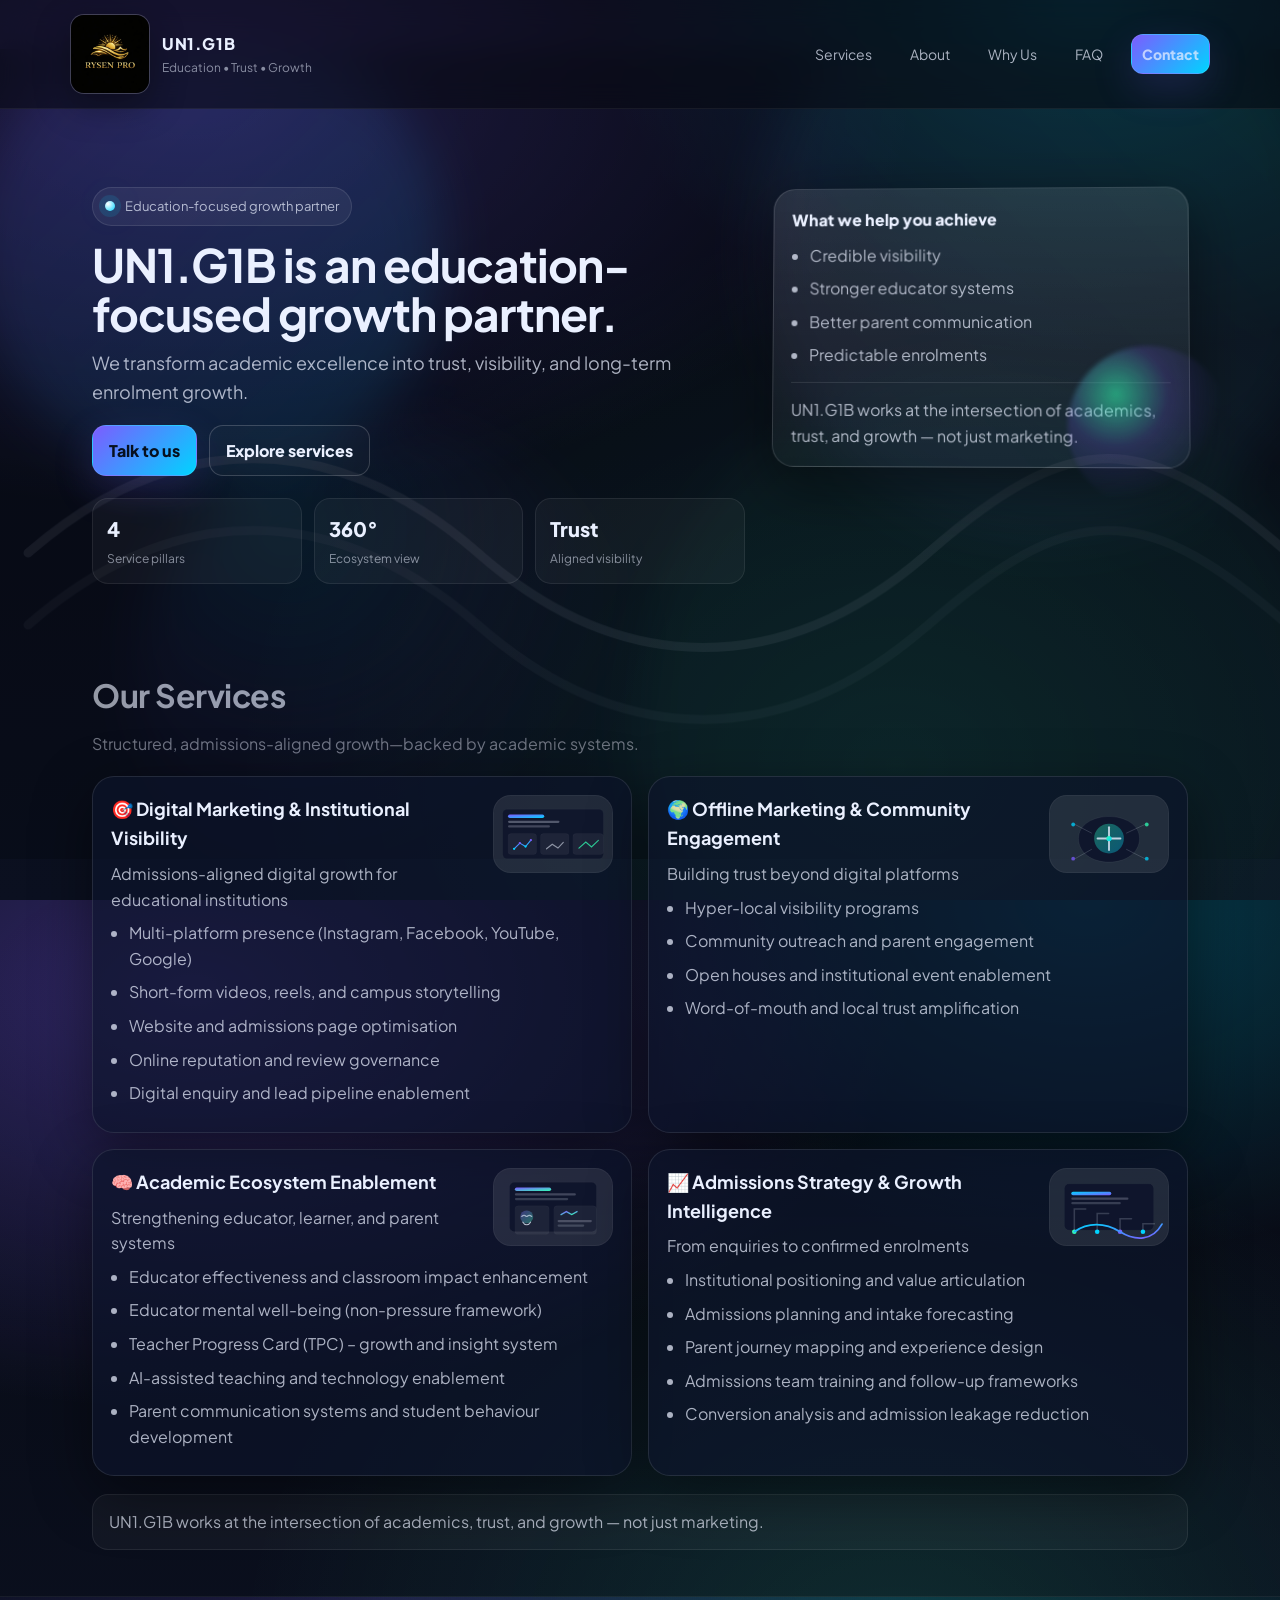
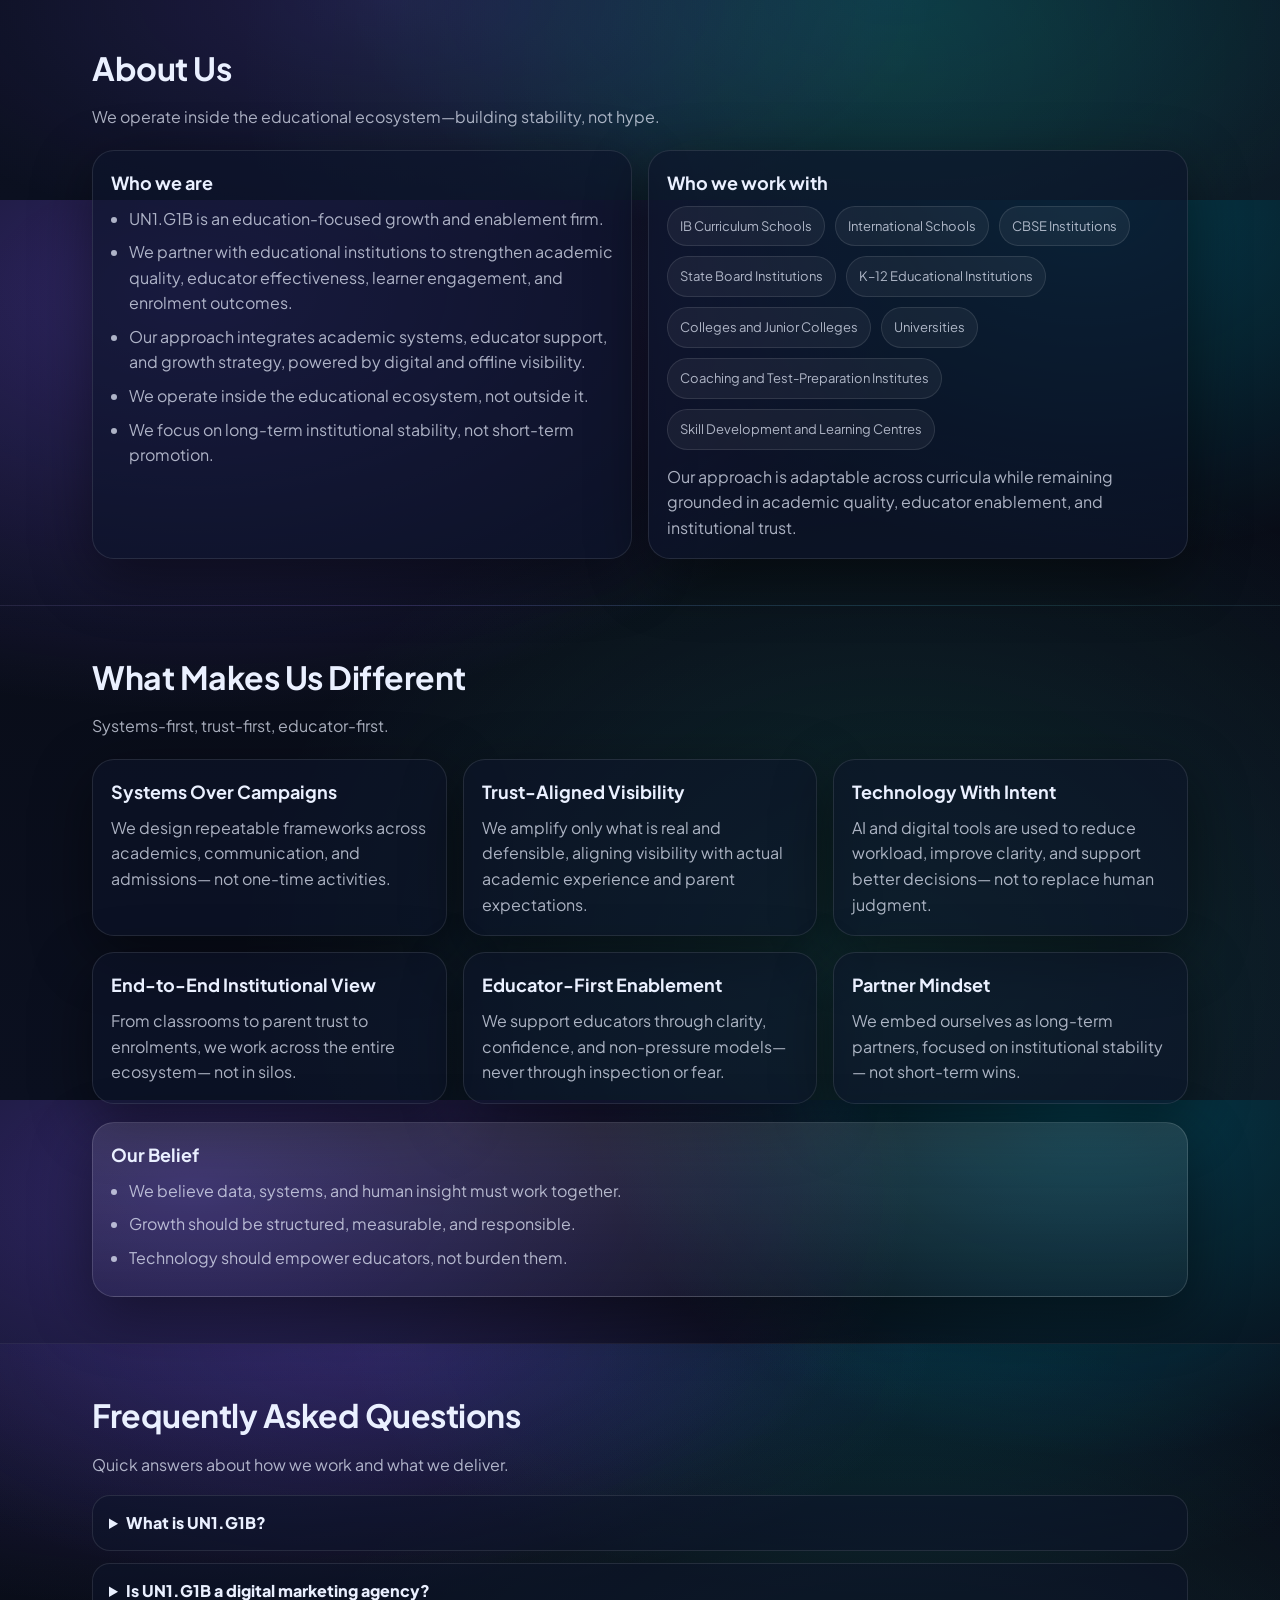
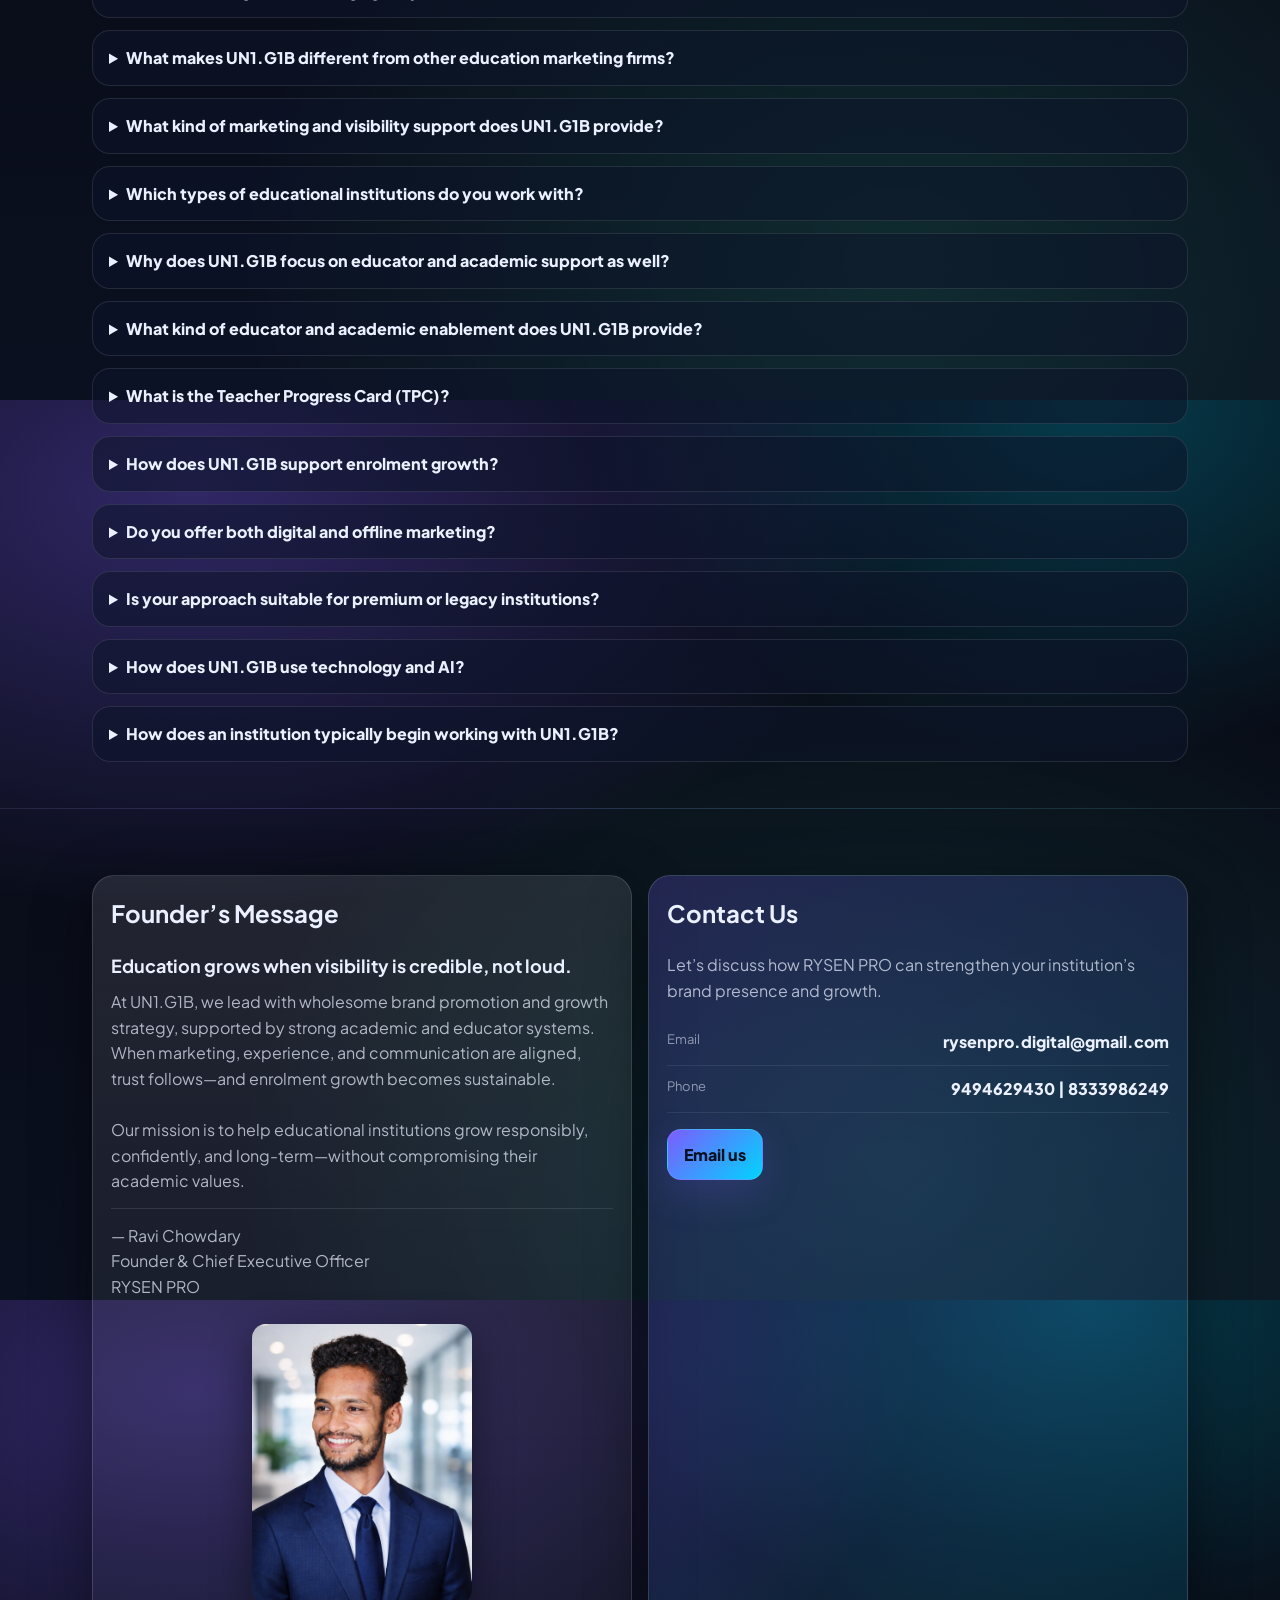
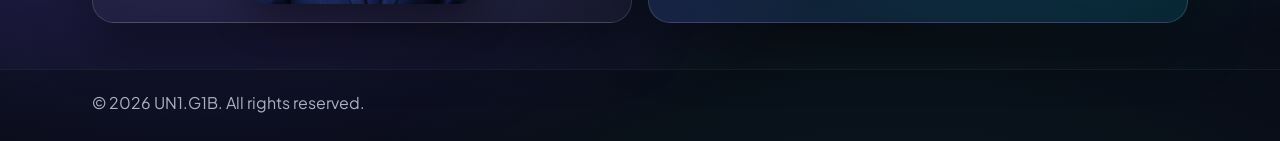
==== commit 3fb02e68: "Update index.html" ====
--- a/index.html
+++ b/index.html
@@ -4,7 +4,7 @@
   <meta charset="utf-8"/>
   <meta name="viewport" content="width=device-width,initial-scale=1,viewport-fit=cover"/>
   <meta name="theme-color" content="#070A12"/>
-  <title>RYSEN PRO — Education Growth Partner</title>
+  <title>UN1.G1B — Education Growth Partner</title>
   <link rel="preconnect" href="https://fonts.googleapis.com">
   <link rel="preconnect" href="https://fonts.gstatic.com" crossorigin>
   <link href="https://fonts.googleapis.com/css2?family=Plus+Jakarta+Sans:wght@400;600;700;800&display=swap" rel="stylesheet">
@@ -14,9 +14,9 @@
   <header class="nav">
     <div class="container nav__inner">
       <a class="brand" href="#">
-        <div class="brand__mark brand__mark--logo"><img src="images/logo.png" alt="RYSEN PRO logo"/></div>
+        <div class="brand__mark brand__mark--logo"><img src="images/logo.png" alt="UN1.G1B logo"/></div>
         <div class="brand__text">
-          <div class="brand__name">RYSEN PRO</div>
+          <div class="brand__name">UN1.G1B</div>
           <div class="brand__tag">Education • Trust • Growth</div>
         </div>
       </a>
@@ -46,7 +46,7 @@
       <div class="container hero__inner">
         <div class="hero__copy">
           <div class="pill"><span class="dot"></span> Education-focused growth partner</div>
-          <h1>RYSEN PRO is an education-focused growth partner.</h1>
+          <h1>UN1.G1B is an education-focused growth partner.</h1>
           <p class="lead">We transform academic excellence into trust, visibility, and long-term enrolment growth.</p>
 
           <div class="hero__cta">
@@ -71,7 +71,7 @@
               <li>Predictable enrolments</li>
             </ul>
             <div class="divider"></div>
-            <div class="muted">RYSEN PRO works at the intersection of academics, trust, and growth — not just marketing.</div>
+            <div class="muted">UN1.G1B works at the intersection of academics, trust, and growth — not just marketing.</div>
             <div class="spark" aria-hidden="true"></div>
           </div>
         </div>
@@ -141,7 +141,7 @@
           
         </div>
 
-        <div class="micro">RYSEN PRO works at the intersection of academics, trust, and growth — not just marketing.</div>
+        <div class="micro">UN1.G1B works at the intersection of academics, trust, and growth — not just marketing.</div>
       </div>
     </section>
 
@@ -156,7 +156,7 @@
           <div class="card">
             <h3>Who we are</h3>
             <ul class="bullets">
-              <li>RYSEN PRO is an education-focused growth and enablement firm.</li><li>We partner with educational institutions to strengthen academic quality, educator effectiveness, learner engagement, and enrolment outcomes.</li><li>Our approach integrates academic systems, educator support, and growth strategy, powered by digital and offline visibility.</li><li>We operate inside the educational ecosystem, not outside it.</li><li>We focus on long-term institutional stability, not short-term promotion.</li>
+              <li>UN1.G1B is an education-focused growth and enablement firm.</li><li>We partner with educational institutions to strengthen academic quality, educator effectiveness, learner engagement, and enrolment outcomes.</li><li>Our approach integrates academic systems, educator support, and growth strategy, powered by digital and offline visibility.</li><li>We operate inside the educational ecosystem, not outside it.</li><li>We focus on long-term institutional stability, not short-term promotion.</li>
             </ul>
           </div>
 
@@ -233,22 +233,22 @@
         <div class="faq">
           
           <details class="faq__item">
-            <summary>What is RYSEN PRO?</summary>
-            <div class="faq__body">RYSEN PRO is an education-focused growth and enablement firm. We help educational institutions build credible visibility, strong brand presence, and sustainable enrolment growth, supported by robust academic and educator systems.</div>
-          </details>
-          
-          <details class="faq__item">
-            <summary>Is RYSEN PRO a digital marketing agency?</summary>
-            <div class="faq__body">RYSEN PRO leads with strategic marketing and brand visibility, delivered through digital and offline channels. What sets us apart is that our marketing is backed by strong internal systems— educator effectiveness, communication clarity, and academic alignment— so growth is sustainable, not superficial.</div>
-          </details>
-          
-          <details class="faq__item">
-            <summary>What makes RYSEN PRO different from other education marketing firms?</summary>
+            <summary>What is UN1.G1B?</summary>
+            <div class="faq__body">UN1.G1B is an education-focused growth and enablement firm. We help educational institutions build credible visibility, strong brand presence, and sustainable enrolment growth, supported by robust academic and educator systems.</div>
+          </details>
+          
+          <details class="faq__item">
+            <summary>Is UN1.G1B a digital marketing agency?</summary>
+            <div class="faq__body">UN1.G1B leads with strategic marketing and brand visibility, delivered through digital and offline channels. What sets us apart is that our marketing is backed by strong internal systems— educator effectiveness, communication clarity, and academic alignment— so growth is sustainable, not superficial.</div>
+          </details>
+          
+          <details class="faq__item">
+            <summary>What makes UN1.G1B different from other education marketing firms?</summary>
             <div class="faq__body">Most firms focus only on promotion. We focus on wholesome brand promotion— where visibility, trust, academic experience, and admissions strategy are aligned. This ensures institutions grow credibly, consistently, and long-term.</div>
           </details>
           
           <details class="faq__item">
-            <summary>What kind of marketing and visibility support does RYSEN PRO provide?</summary>
+            <summary>What kind of marketing and visibility support does UN1.G1B provide?</summary>
             <div class="faq__body">We support institutions with digital marketing and social media presence, short-form videos and institutional storytelling, website and admissions page optimisation, online reputation and review governance, and digital/offline enquiry generation systems— all aligned to admissions outcomes and parent trust.</div>
           </details>
           
@@ -258,12 +258,12 @@
           </details>
           
           <details class="faq__item">
-            <summary>Why does RYSEN PRO focus on educator and academic support as well?</summary>
+            <summary>Why does UN1.G1B focus on educator and academic support as well?</summary>
             <div class="faq__body">In education, marketing works only when the internal experience matches the external promise. We support educators, classrooms, and communication systems so that brand visibility reflects real quality— protecting trust and reputation.</div>
           </details>
           
           <details class="faq__item">
-            <summary>What kind of educator and academic enablement does RYSEN PRO provide?</summary>
+            <summary>What kind of educator and academic enablement does UN1.G1B provide?</summary>
             <div class="faq__body">We support educator effectiveness, classroom engagement, mental well-being, AI and technology enablement, structured feedback systems, and student behaviour development— using non-pressure, growth-focused frameworks.</div>
           </details>
           
@@ -273,7 +273,7 @@
           </details>
           
           <details class="faq__item">
-            <summary>How does RYSEN PRO support enrolment growth?</summary>
+            <summary>How does UN1.G1B support enrolment growth?</summary>
             <div class="faq__body">We combine brand visibility, admissions strategy, parent journey design, and follow-up systems with academic alignment to drive predictable and sustainable enrolment outcomes.</div>
           </details>
           
@@ -288,12 +288,12 @@
           </details>
           
           <details class="faq__item">
-            <summary>How does RYSEN PRO use technology and AI?</summary>
+            <summary>How does UN1.G1B use technology and AI?</summary>
             <div class="faq__body">We use technology and AI to improve marketing effectiveness, educator productivity, communication clarity, and decision-making— always with ethical, responsible usage.</div>
           </details>
           
           <details class="faq__item">
-            <summary>How does an institution typically begin working with RYSEN PRO?</summary>
+            <summary>How does an institution typically begin working with UN1.G1B?</summary>
             <div class="faq__body">We begin with understanding the institution’s brand positioning, admissions goals, and internal ecosystem, followed by a structured roadmap covering marketing, communication systems, academic alignment, and enrolment strategy.</div>
           </details>
           
@@ -307,7 +307,7 @@
           <div class="card card--glass">
             <h2 style="margin-top:0;">Founder’s Message</h2>
             <h3 class="founder__headline">Education grows when visibility is credible, not loud.</h3>
-            <p class="muted" style="white-space:pre-line;">At RYSEN PRO, we lead with wholesome brand promotion and growth strategy, supported by strong academic and educator systems. When marketing, experience, and communication are aligned, trust follows—and enrolment growth becomes sustainable.
+            <p class="muted" style="white-space:pre-line;">At UN1.G1B, we lead with wholesome brand promotion and growth strategy, supported by strong academic and educator systems. When marketing, experience, and communication are aligned, trust follows—and enrolment growth becomes sustainable.
 
 Our mission is to help educational institutions grow responsibly, confidently, and long-term—without compromising their academic values.</p>
             <div class="divider"></div>
@@ -334,8 +334,7 @@
 
     <footer class="footer">
       <div class="container footer__inner">
-        <div class="muted">© 2026 RYSEN PRO. All rights reserved.</div>
-        <div class="muted">Static one-page site</div>
+        <div class="muted">© 2026 UN1.G1B. All rights reserved.</div>
       </div>
     </footer>
   </main>
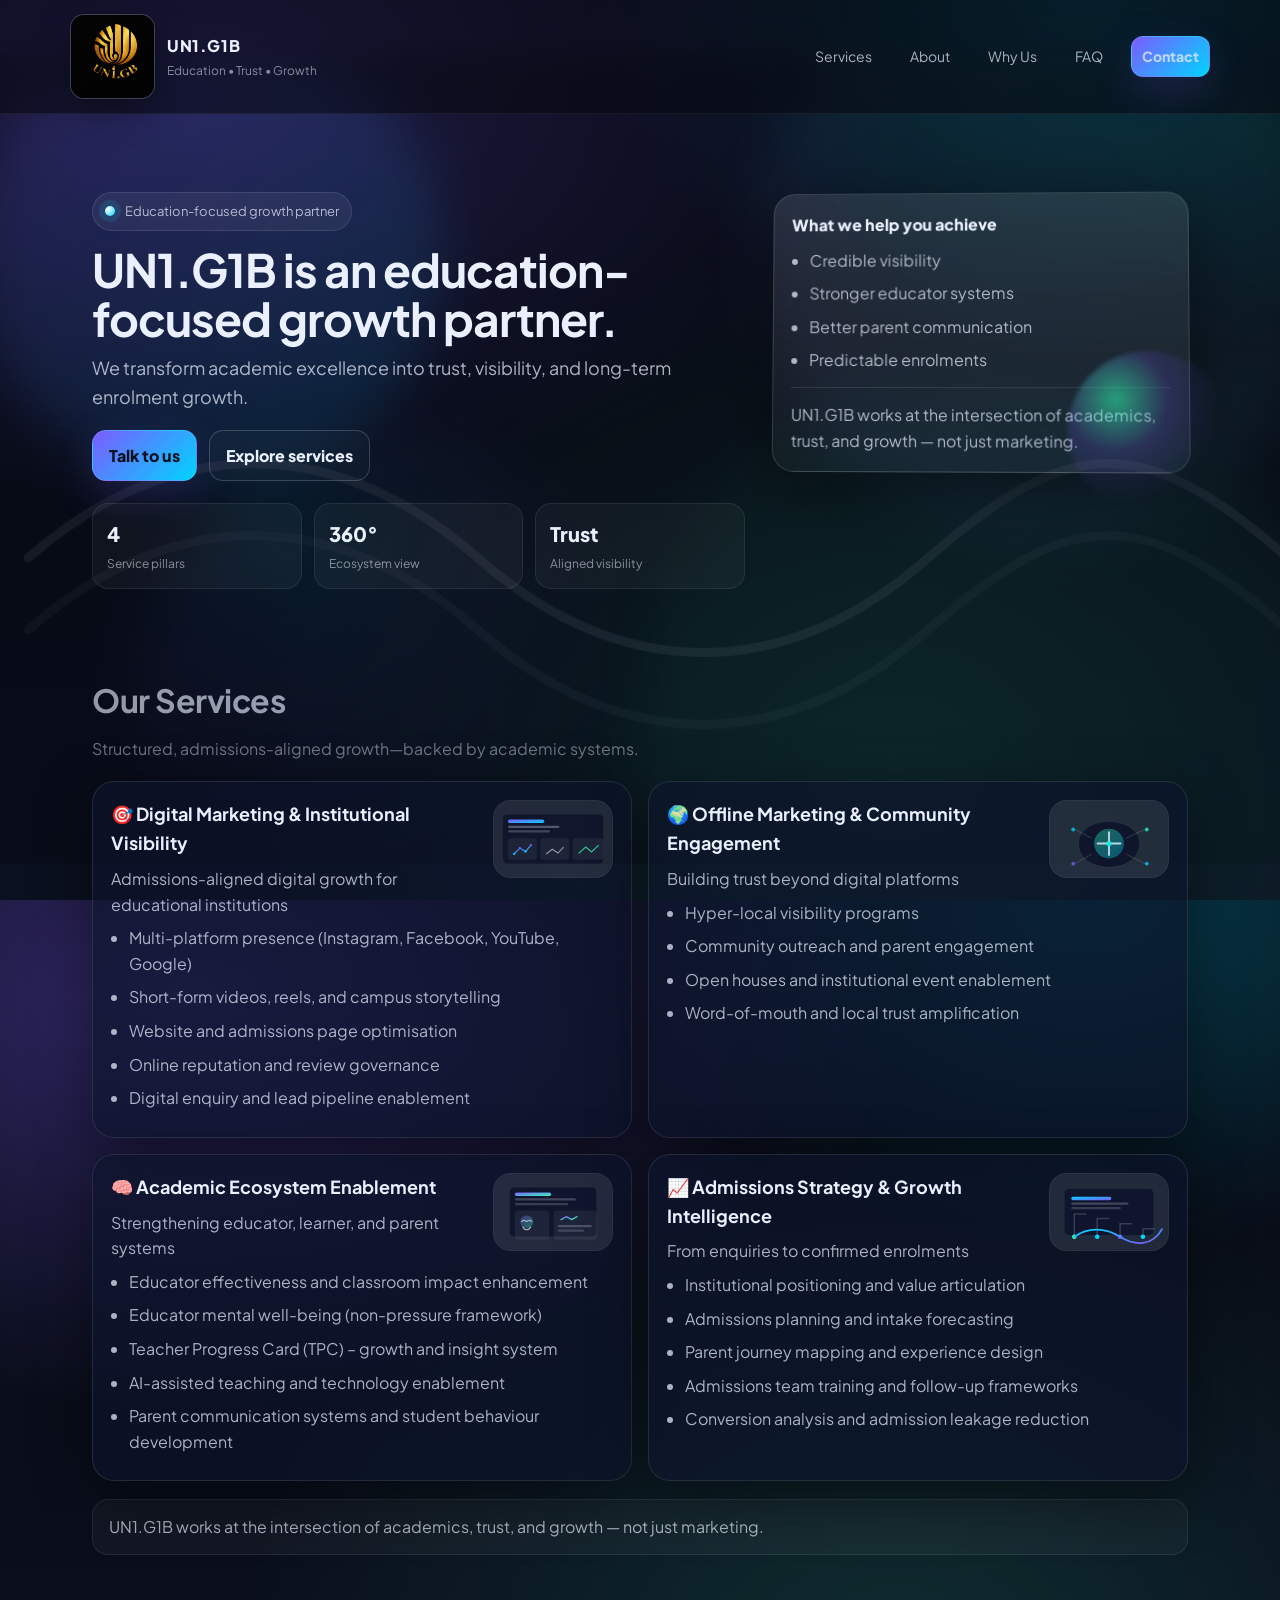
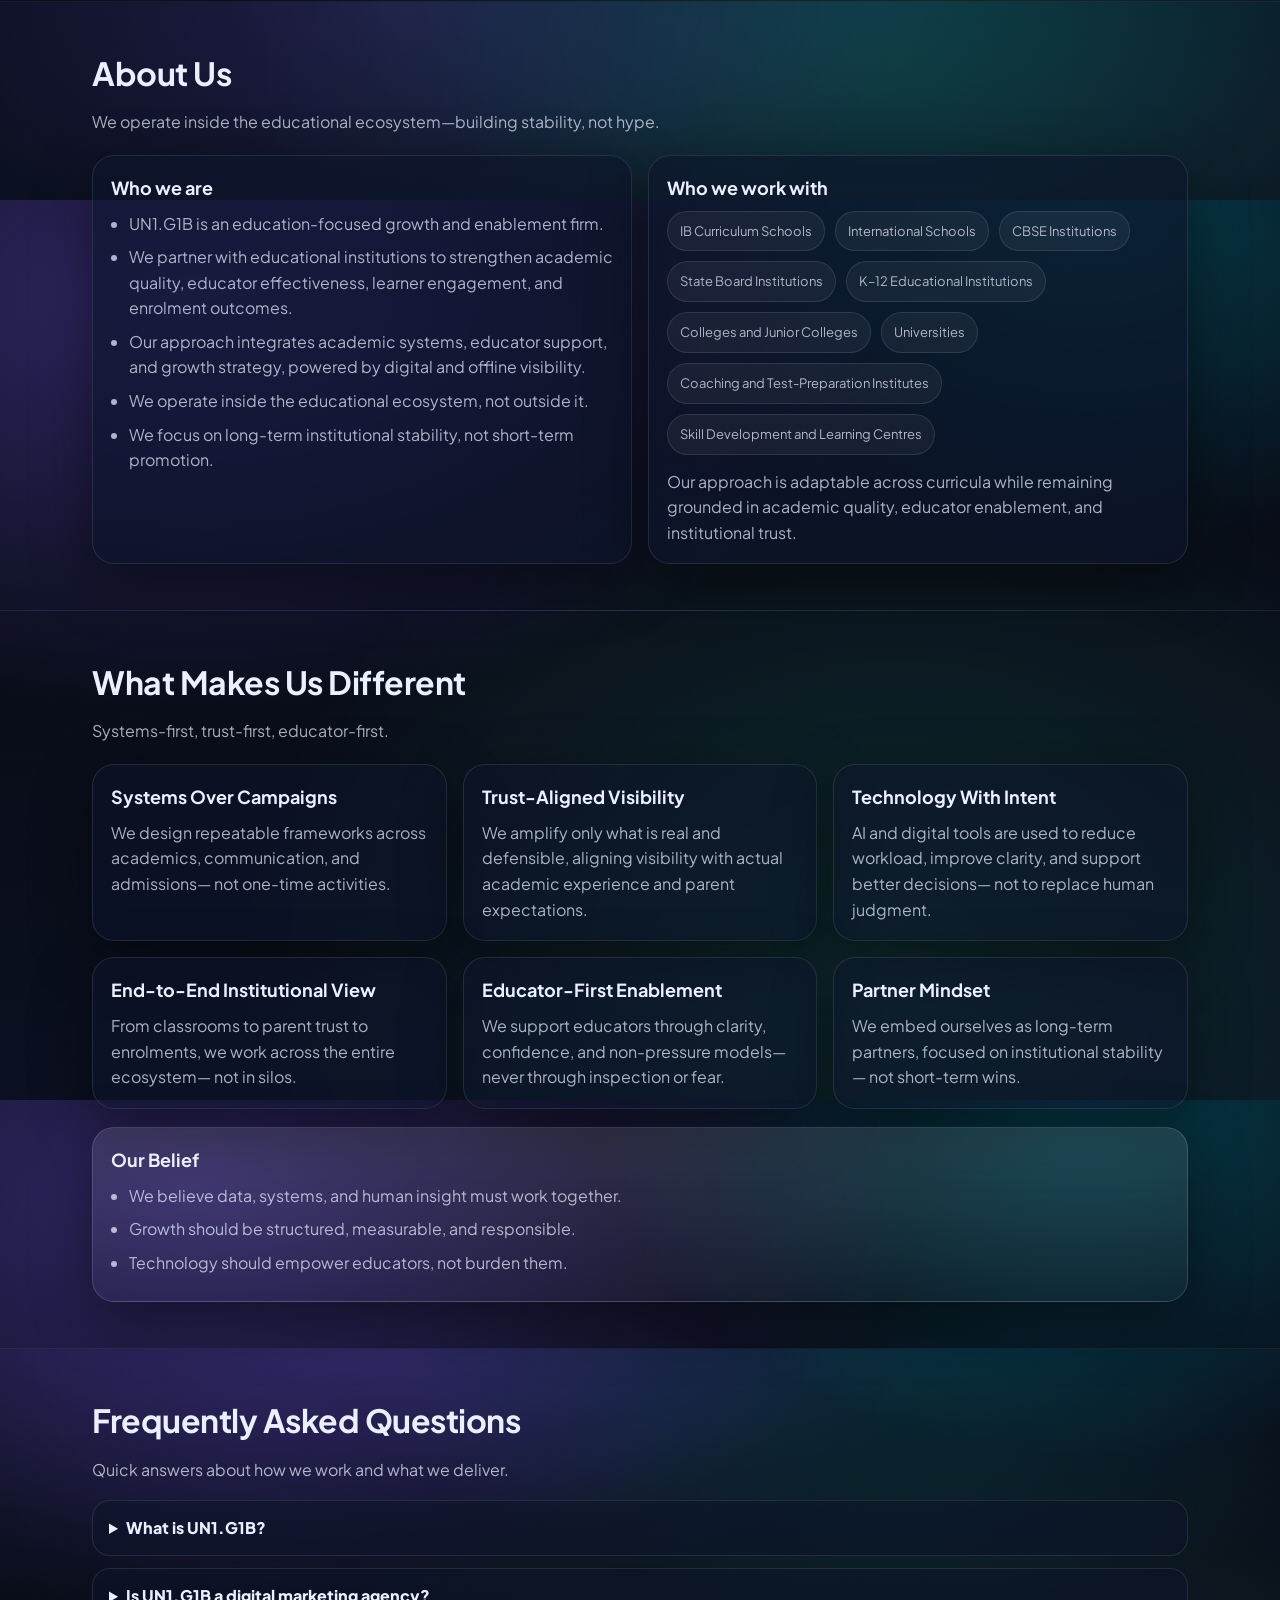
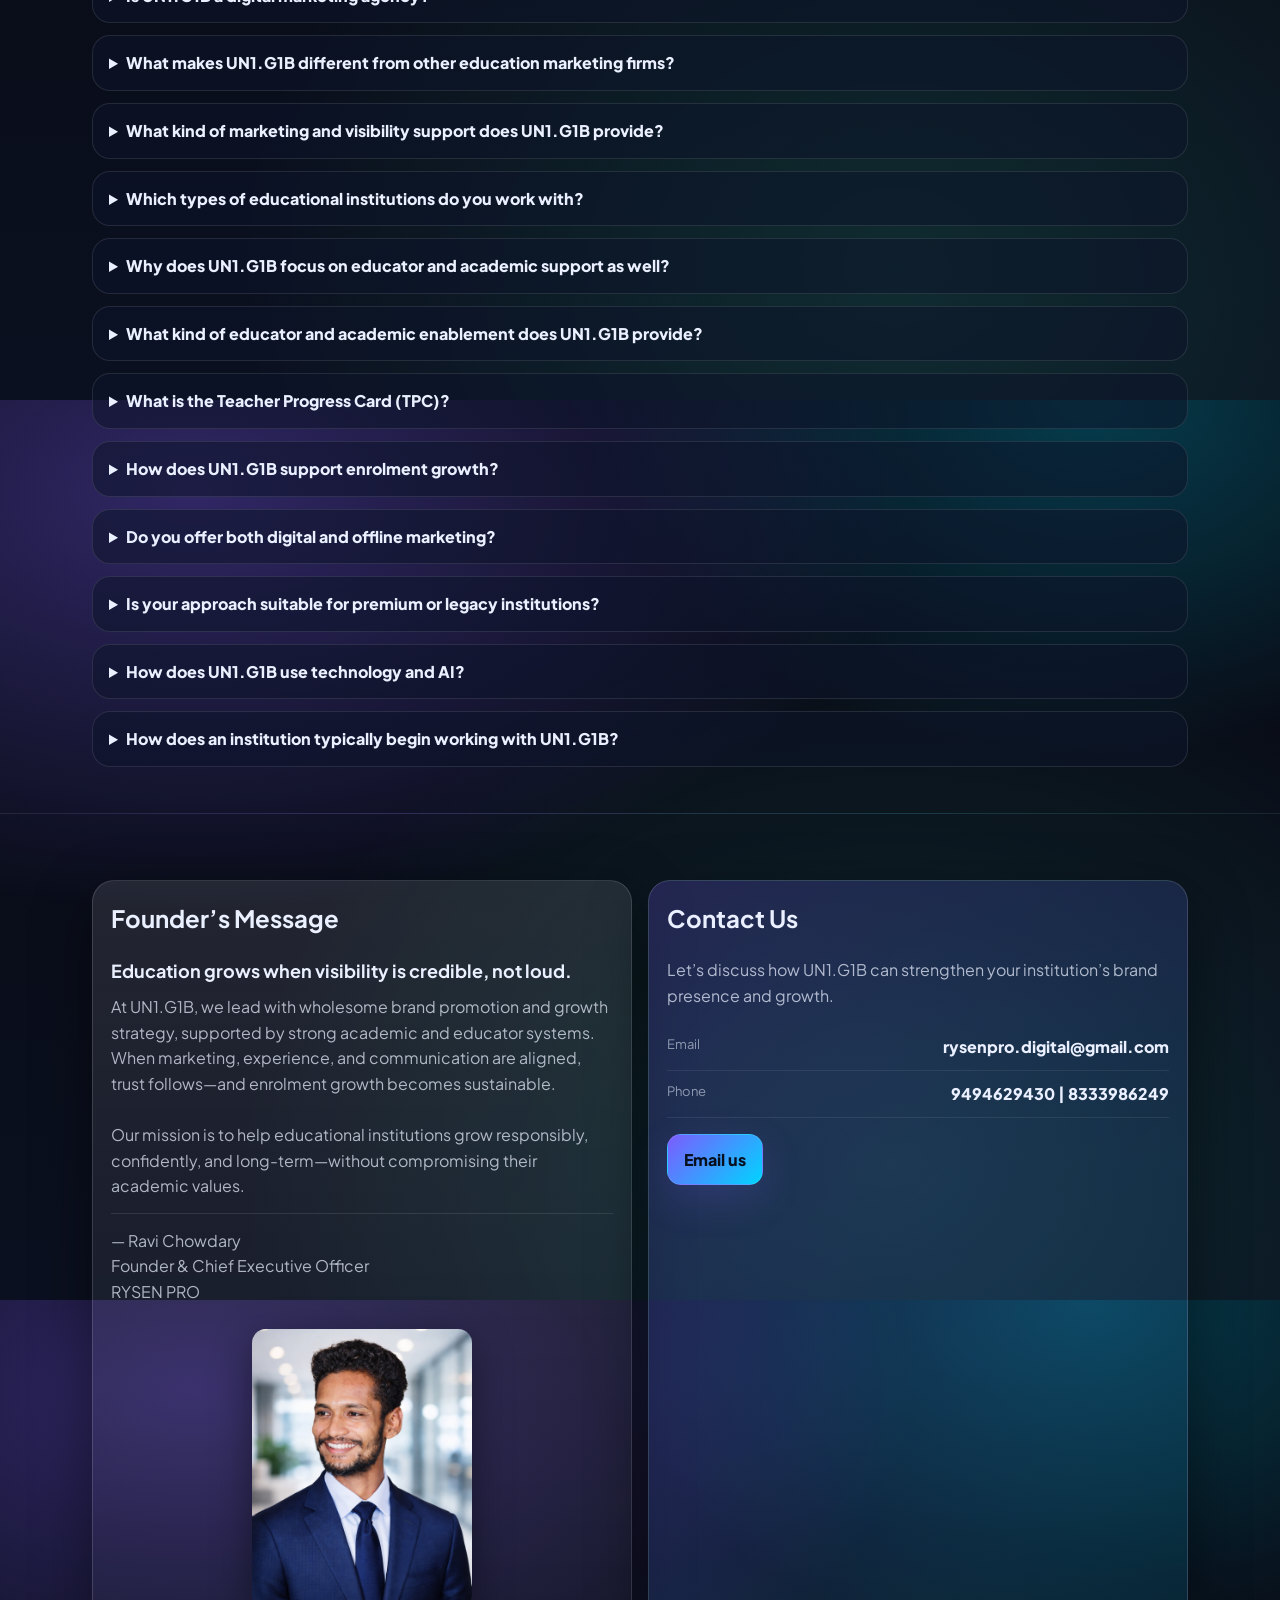
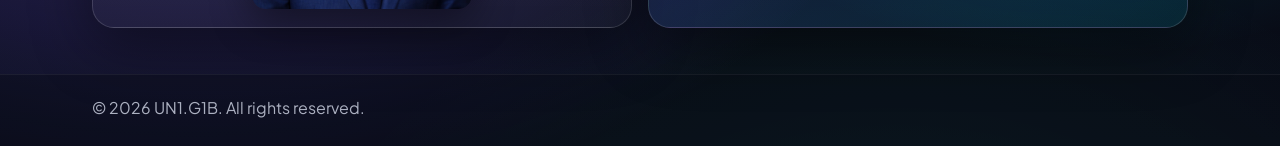
==== commit a7fd470f: "Update index.html" ====
--- a/index.html
+++ b/index.html
@@ -321,9 +321,9 @@
 
           <div id="contact" class="card card--cta">
             <h2 style="margin-top:0;">Contact Us</h2>
-            <p class="muted">Let’s discuss how RYSEN PRO can strengthen your institution’s brand presence and growth.</p>
+            <p class="muted">Let’s discuss how UN1.G1B can strengthen your institution’s brand presence and growth.</p>
             <div class="contact">
-              <div class="contact__row"><div class="contact__k">Email</div><a class="contact__v" href="mailto:rysenpro.digital@gmail.com">rysenpro.digital@gmail.com</a></div>
+              <div class="contact__row"><div class="contact__k">Email</div><a class="contact__v" href="mailto: support@un1g1b.in">rysenpro.digital@gmail.com</a></div>
               <div class="contact__row"><div class="contact__k">Phone</div><a class="contact__v" href="tel:9494629430">9494629430 | 8333986249</a></div>
             </div>
             <a class="btn" href="mailto:rysenpro.digital@gmail.com">Email us</a>
--- a/style.css
+++ b/style.css
@@ -146,9 +146,9 @@
 
 /* ===== LOGO SIZE FIX ===== */
 .brand__mark{
-  width:80px !important;
-  height:80px !important;
-  min-width:80px !important;
+  width:85px !important;
+  height:85px !important;
+  min-width:85px !important;
 }
 
 .brand__mark img{
@@ -156,4 +156,3 @@
   height:100% !important;
   object-fit:contain;
 }
-
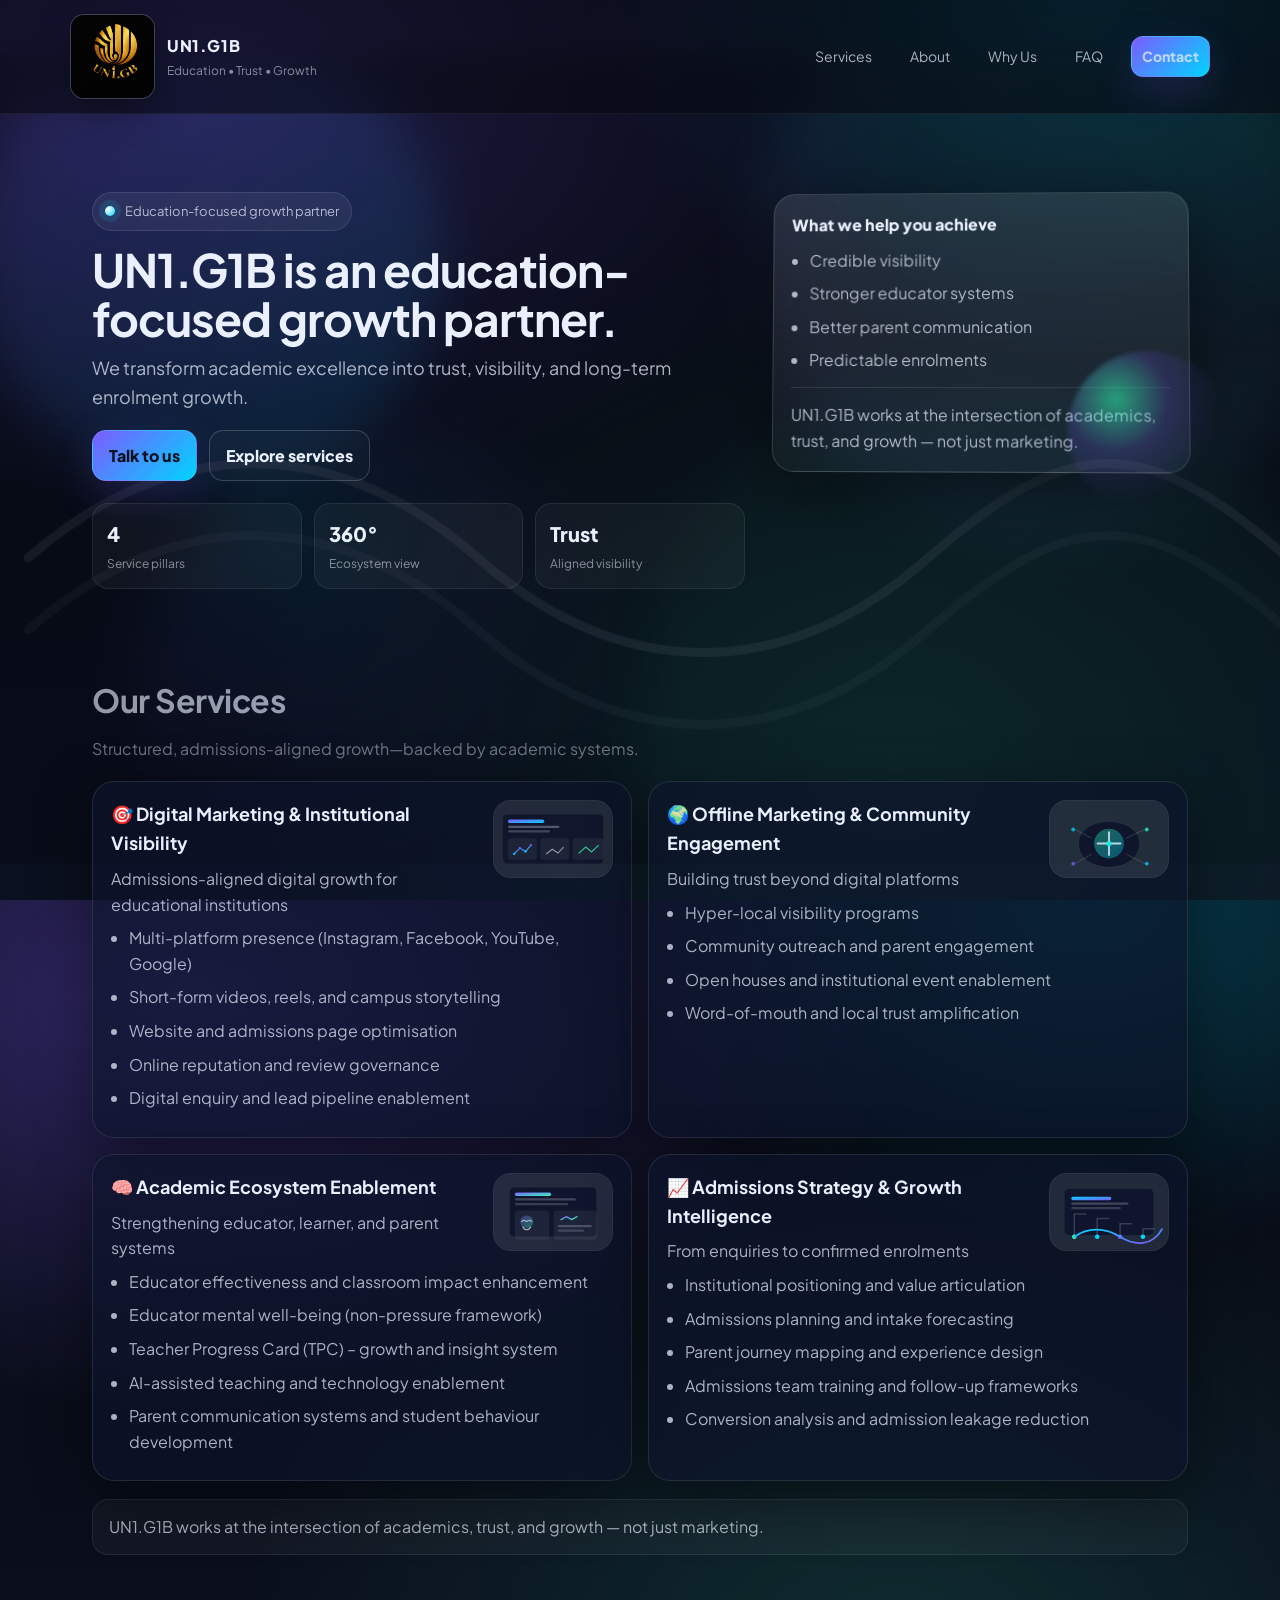
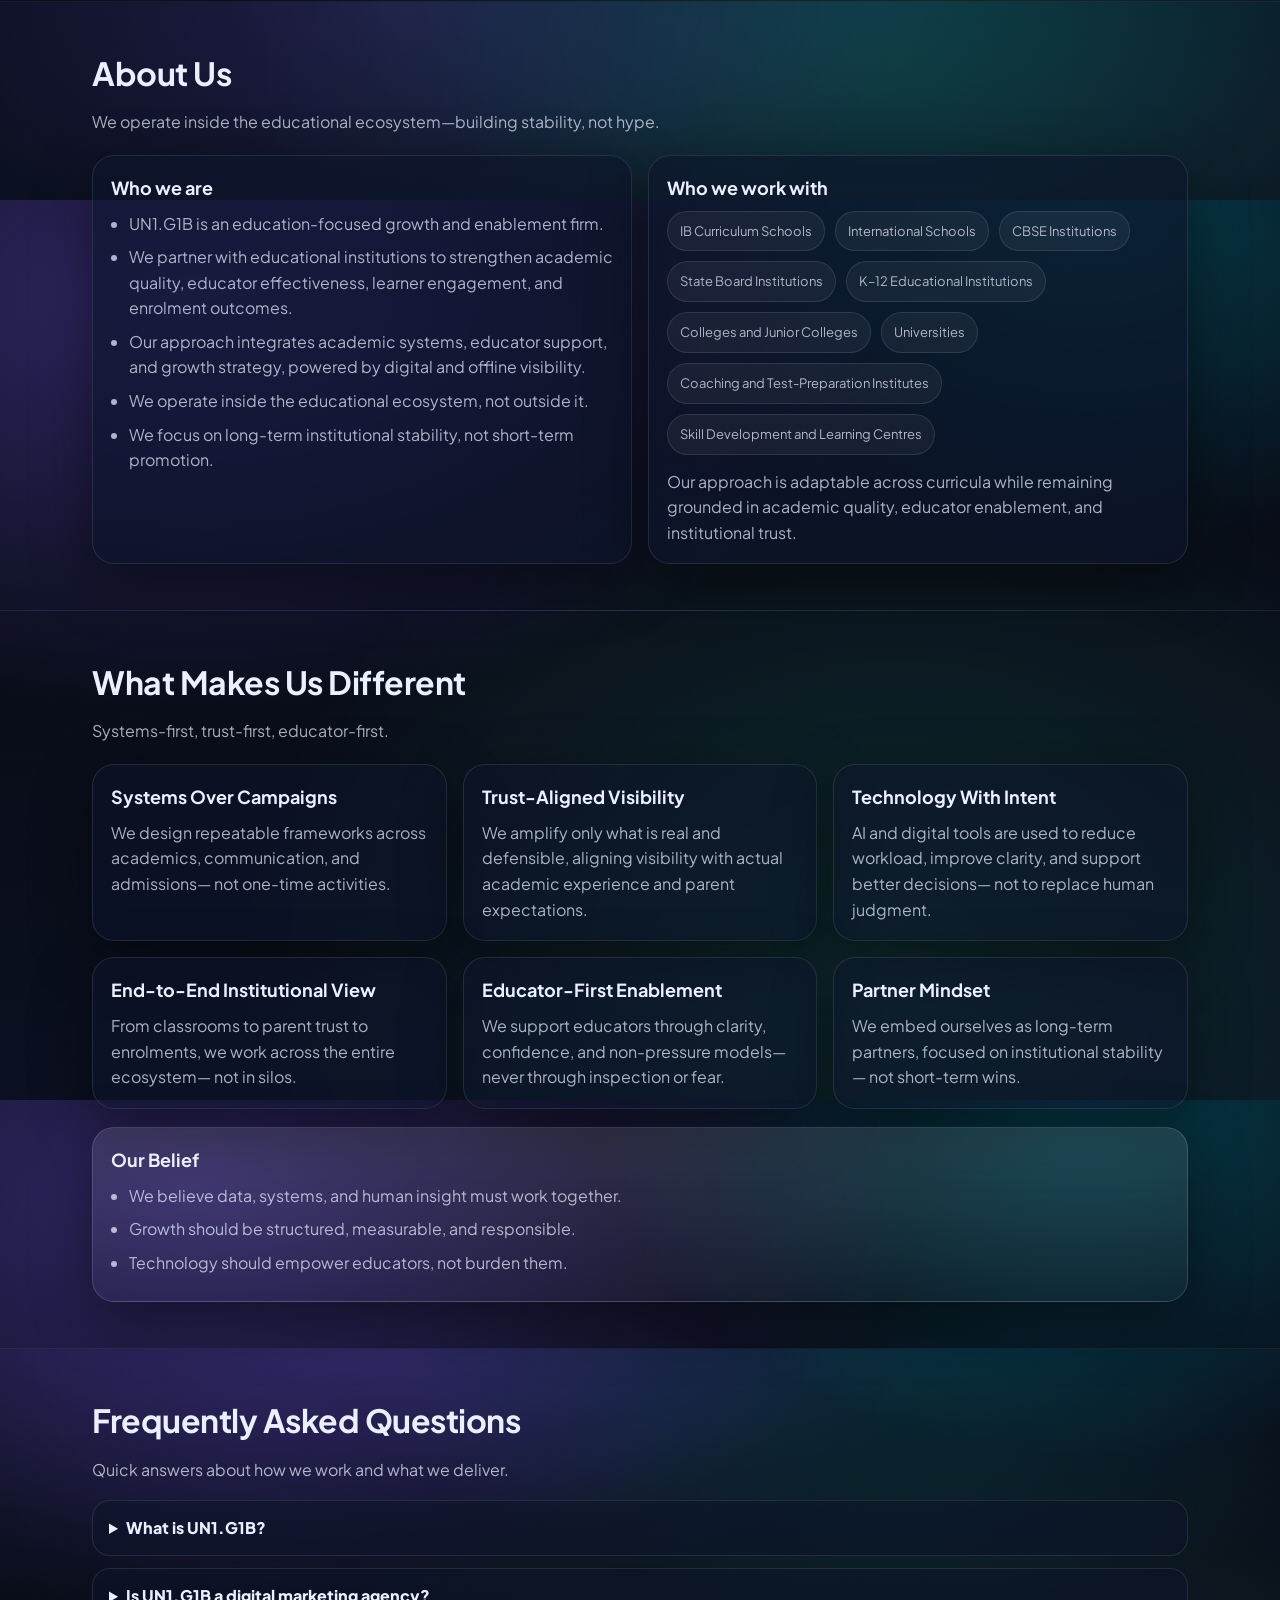
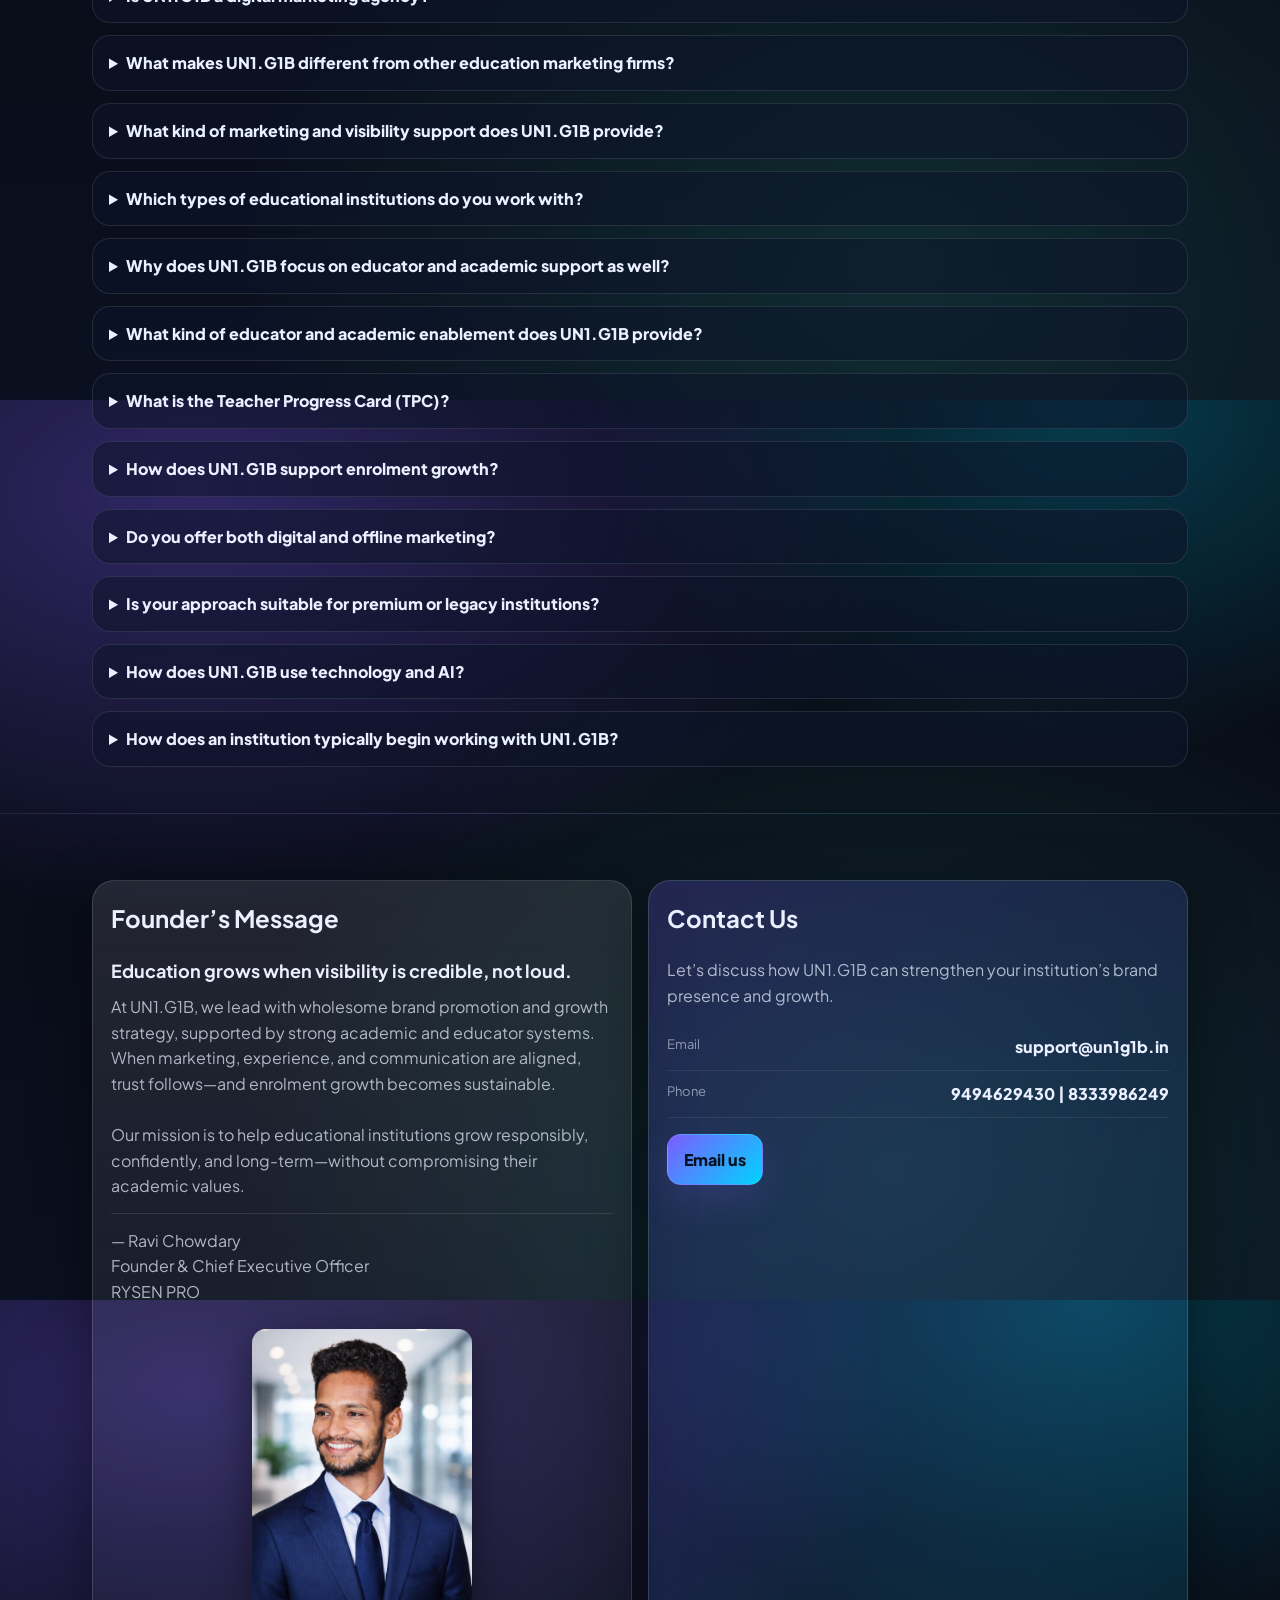
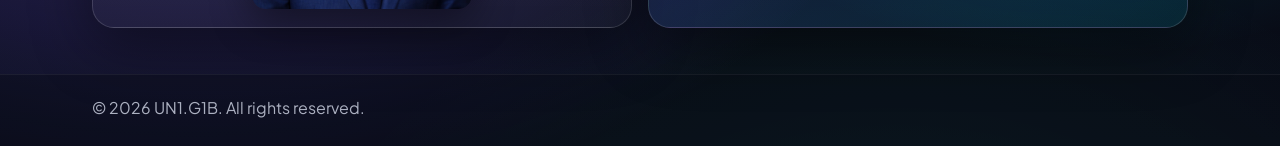
==== commit f091bd79: "Update index.html" ====
--- a/index.html
+++ b/index.html
@@ -315,7 +315,7 @@
 Founder & Chief Executive Officer
 RYSEN PRO</p>
             <div class="founder__image">
-              <img src="images/founder.jpeg" alt="Ravi Chowdary, Founder & CEO of RYSEN PRO" />
+              <img src="images/founder.jpeg" alt="Ravi Chowdary, Founder & CEO of UN1.G1B" />
             </div>
           </div>
 
@@ -323,10 +323,10 @@
             <h2 style="margin-top:0;">Contact Us</h2>
             <p class="muted">Let’s discuss how UN1.G1B can strengthen your institution’s brand presence and growth.</p>
             <div class="contact">
-              <div class="contact__row"><div class="contact__k">Email</div><a class="contact__v" href="mailto: support@un1g1b.in">rysenpro.digital@gmail.com</a></div>
+              <div class="contact__row"><div class="contact__k">Email</div><a class="contact__v" href="mailto:support@un1g1b.in">support@un1g1b.in</a></div>
               <div class="contact__row"><div class="contact__k">Phone</div><a class="contact__v" href="tel:9494629430">9494629430 | 8333986249</a></div>
             </div>
-            <a class="btn" href="mailto:rysenpro.digital@gmail.com">Email us</a>
+            <a class="btn" href="mailto:support@un1g1b.in">Email us</a>
           </div>
         </div>
       </div>
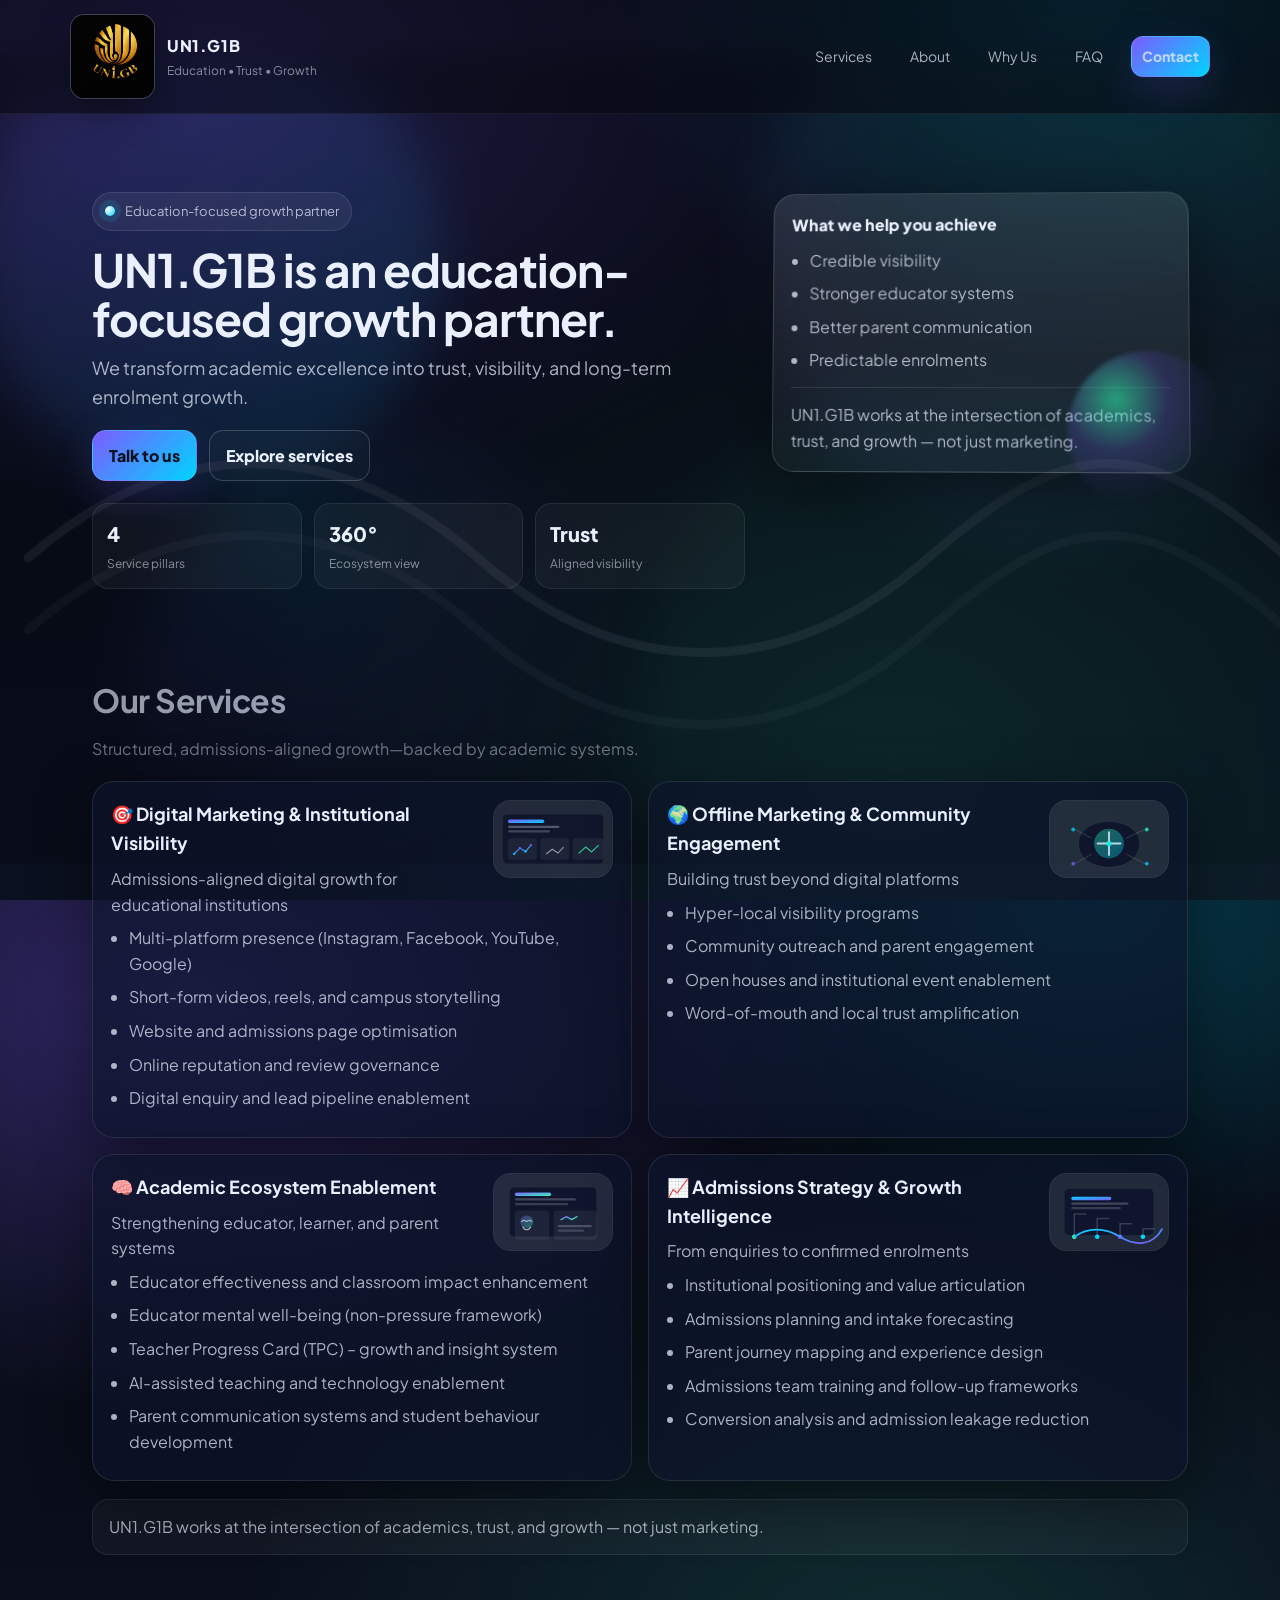
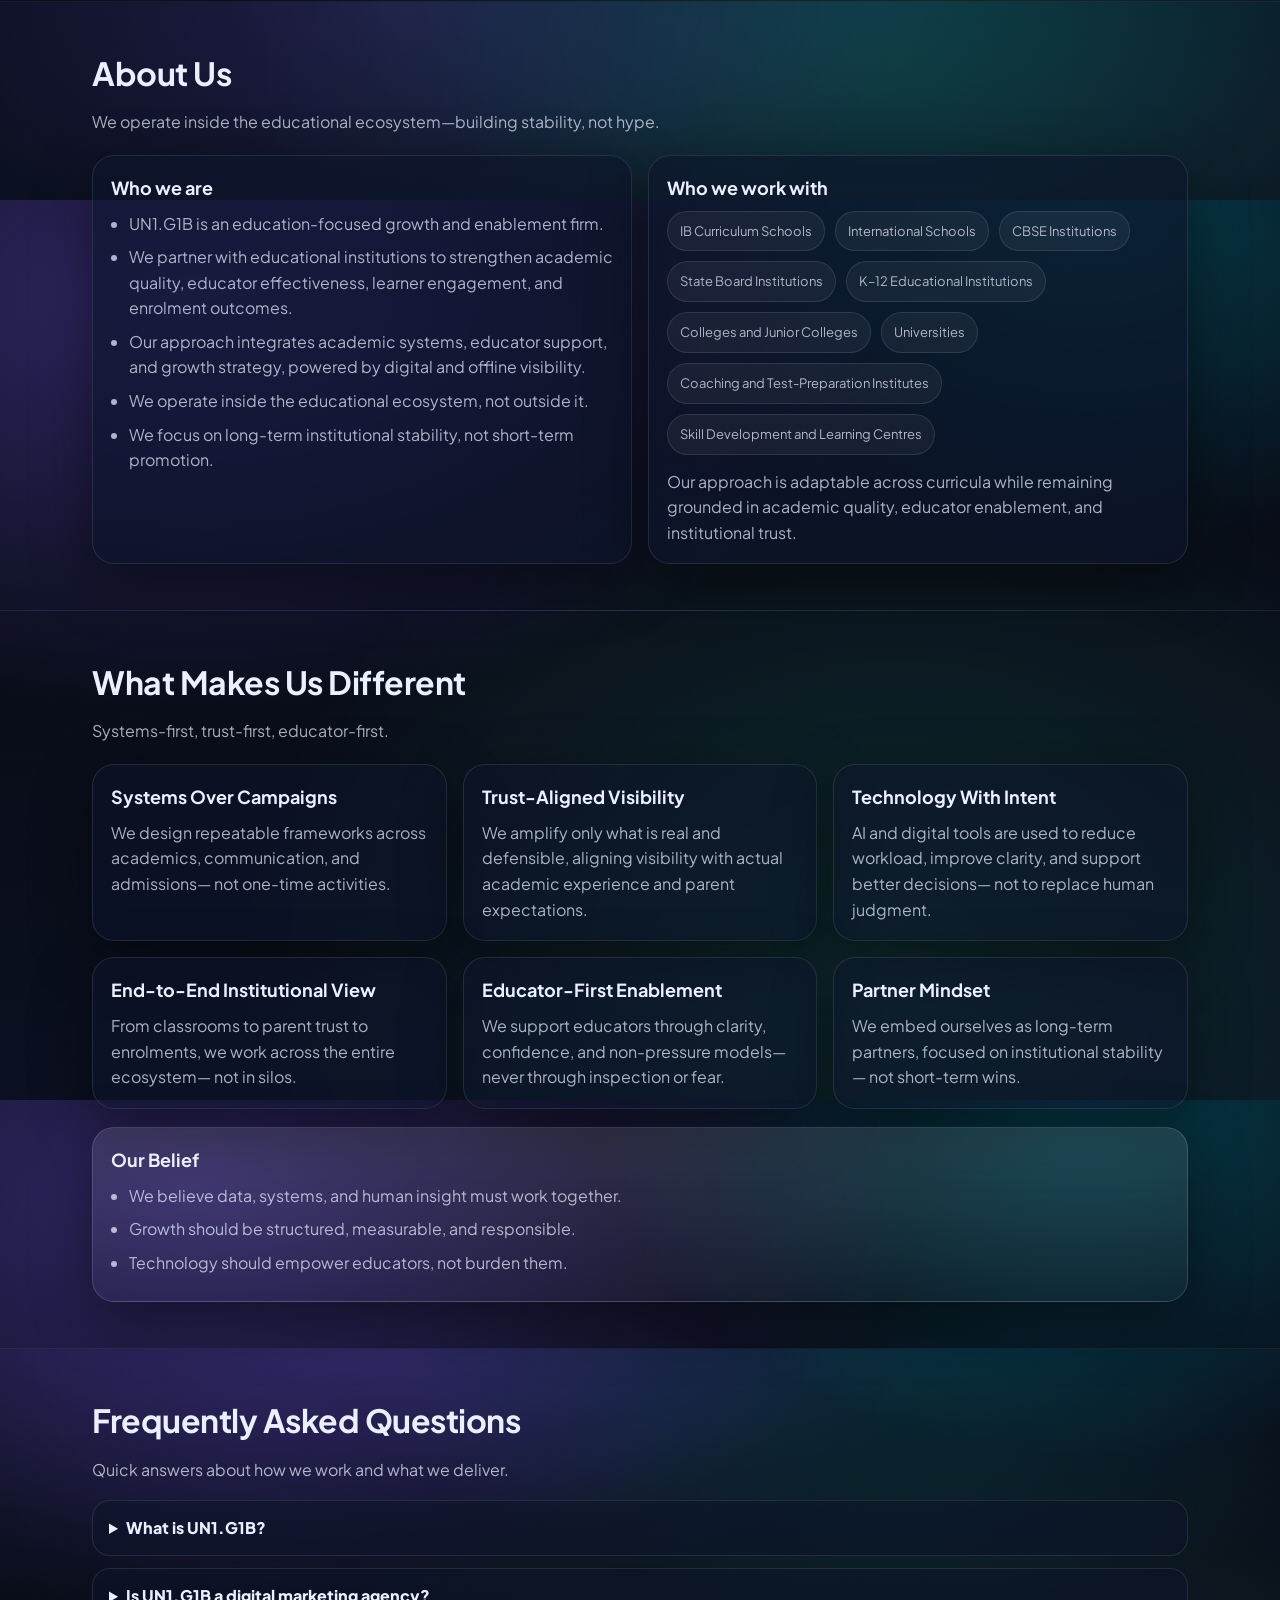
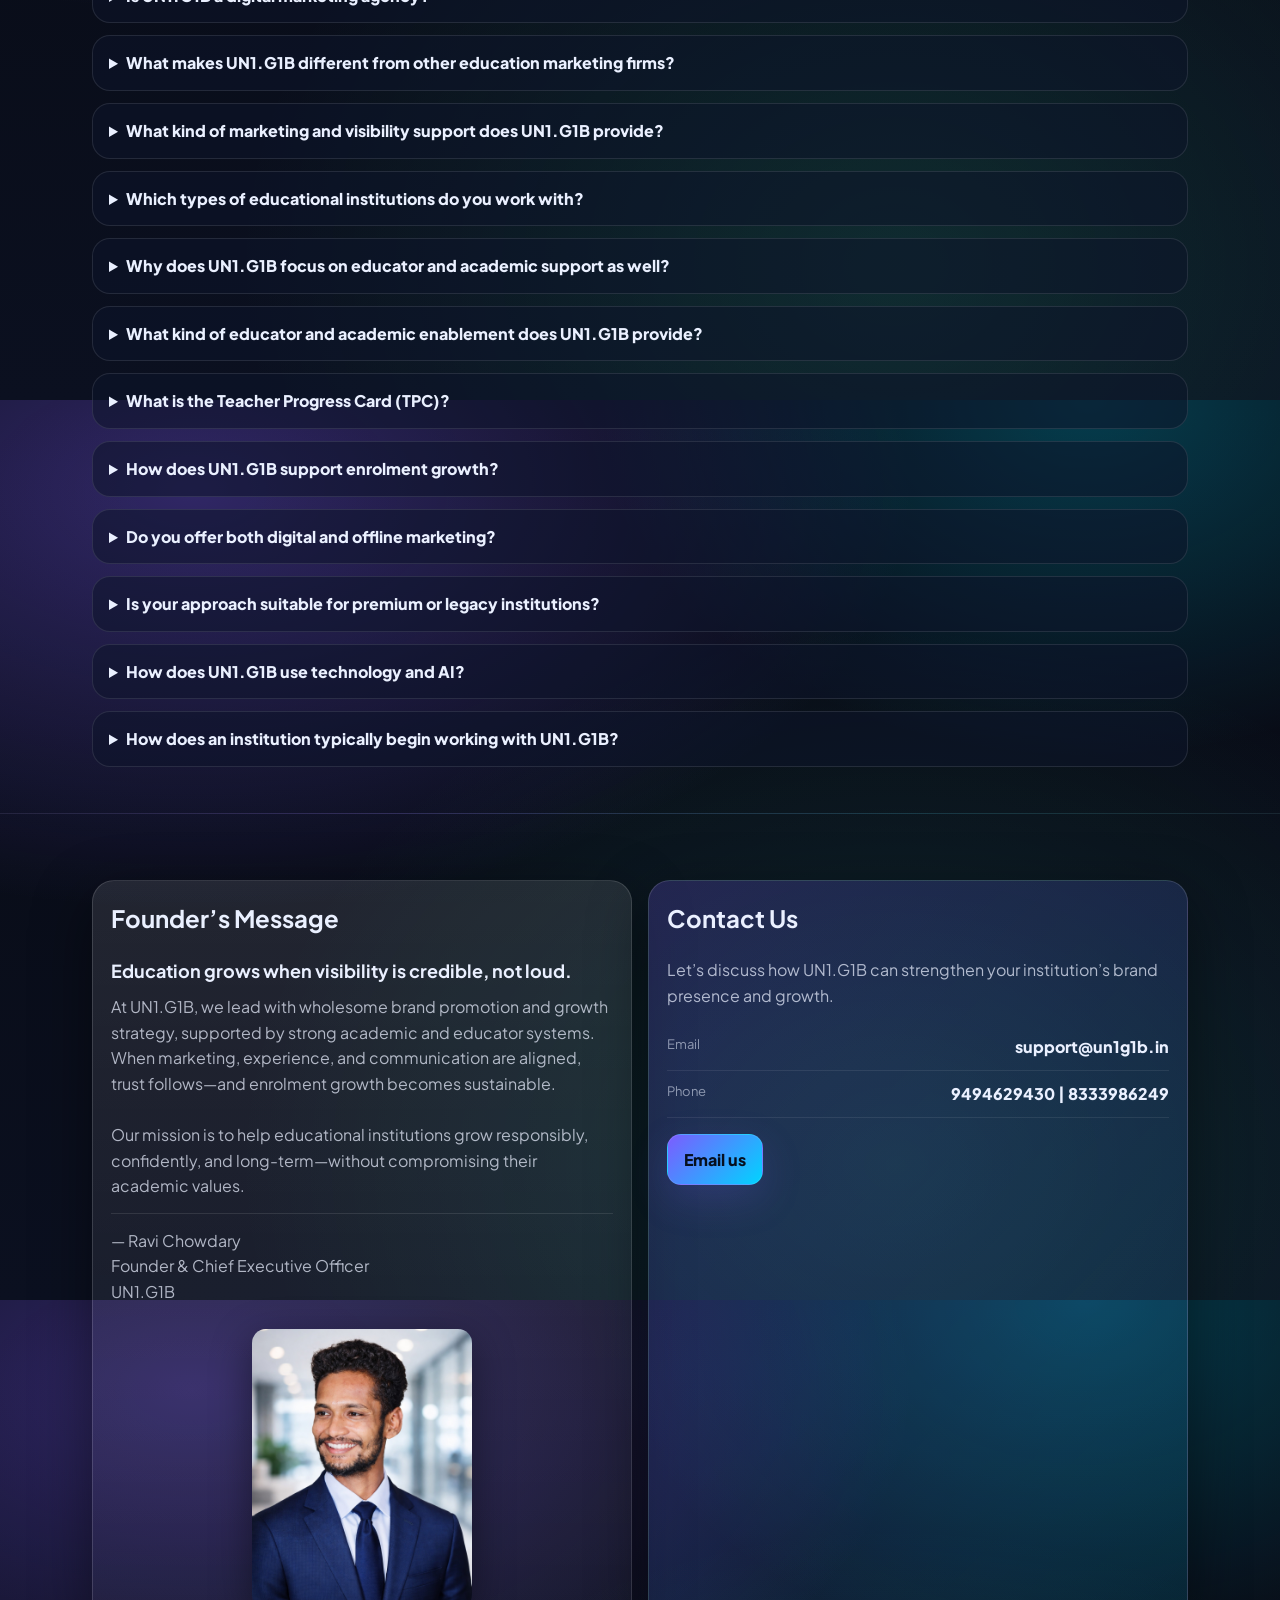
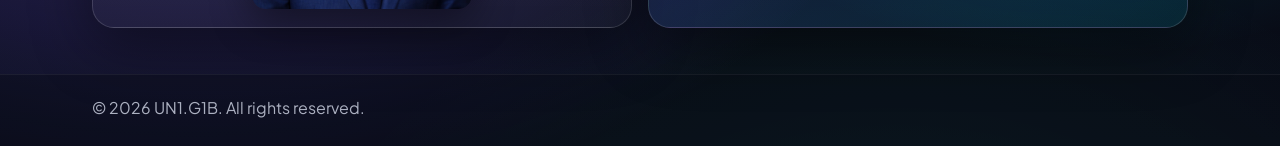
==== commit 4563ff91: "Update index.html" ====
--- a/index.html
+++ b/index.html
@@ -313,7 +313,7 @@
             <div class="divider"></div>
             <p class="muted" style="white-space:pre-line;">— Ravi Chowdary
 Founder & Chief Executive Officer
-RYSEN PRO</p>
+UN1.G1B</p>
             <div class="founder__image">
               <img src="images/founder.jpeg" alt="Ravi Chowdary, Founder & CEO of UN1.G1B" />
             </div>
